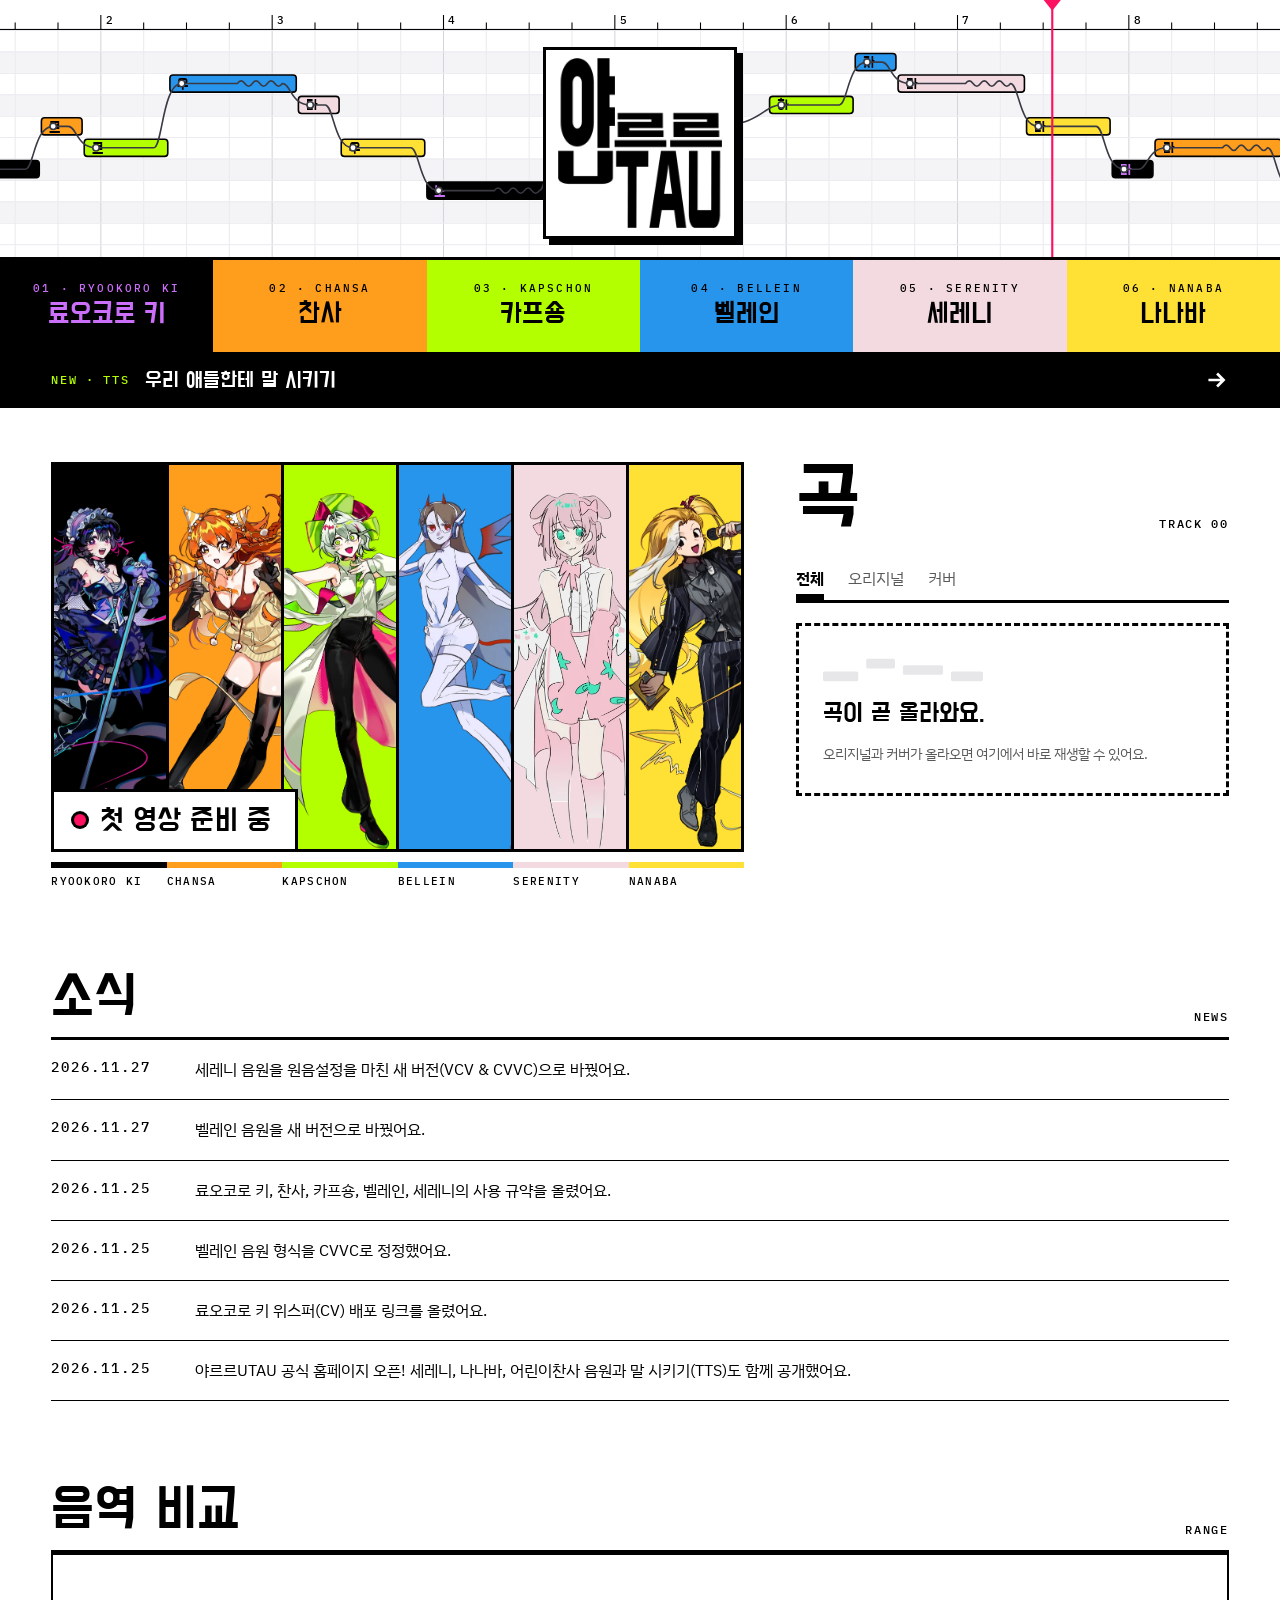
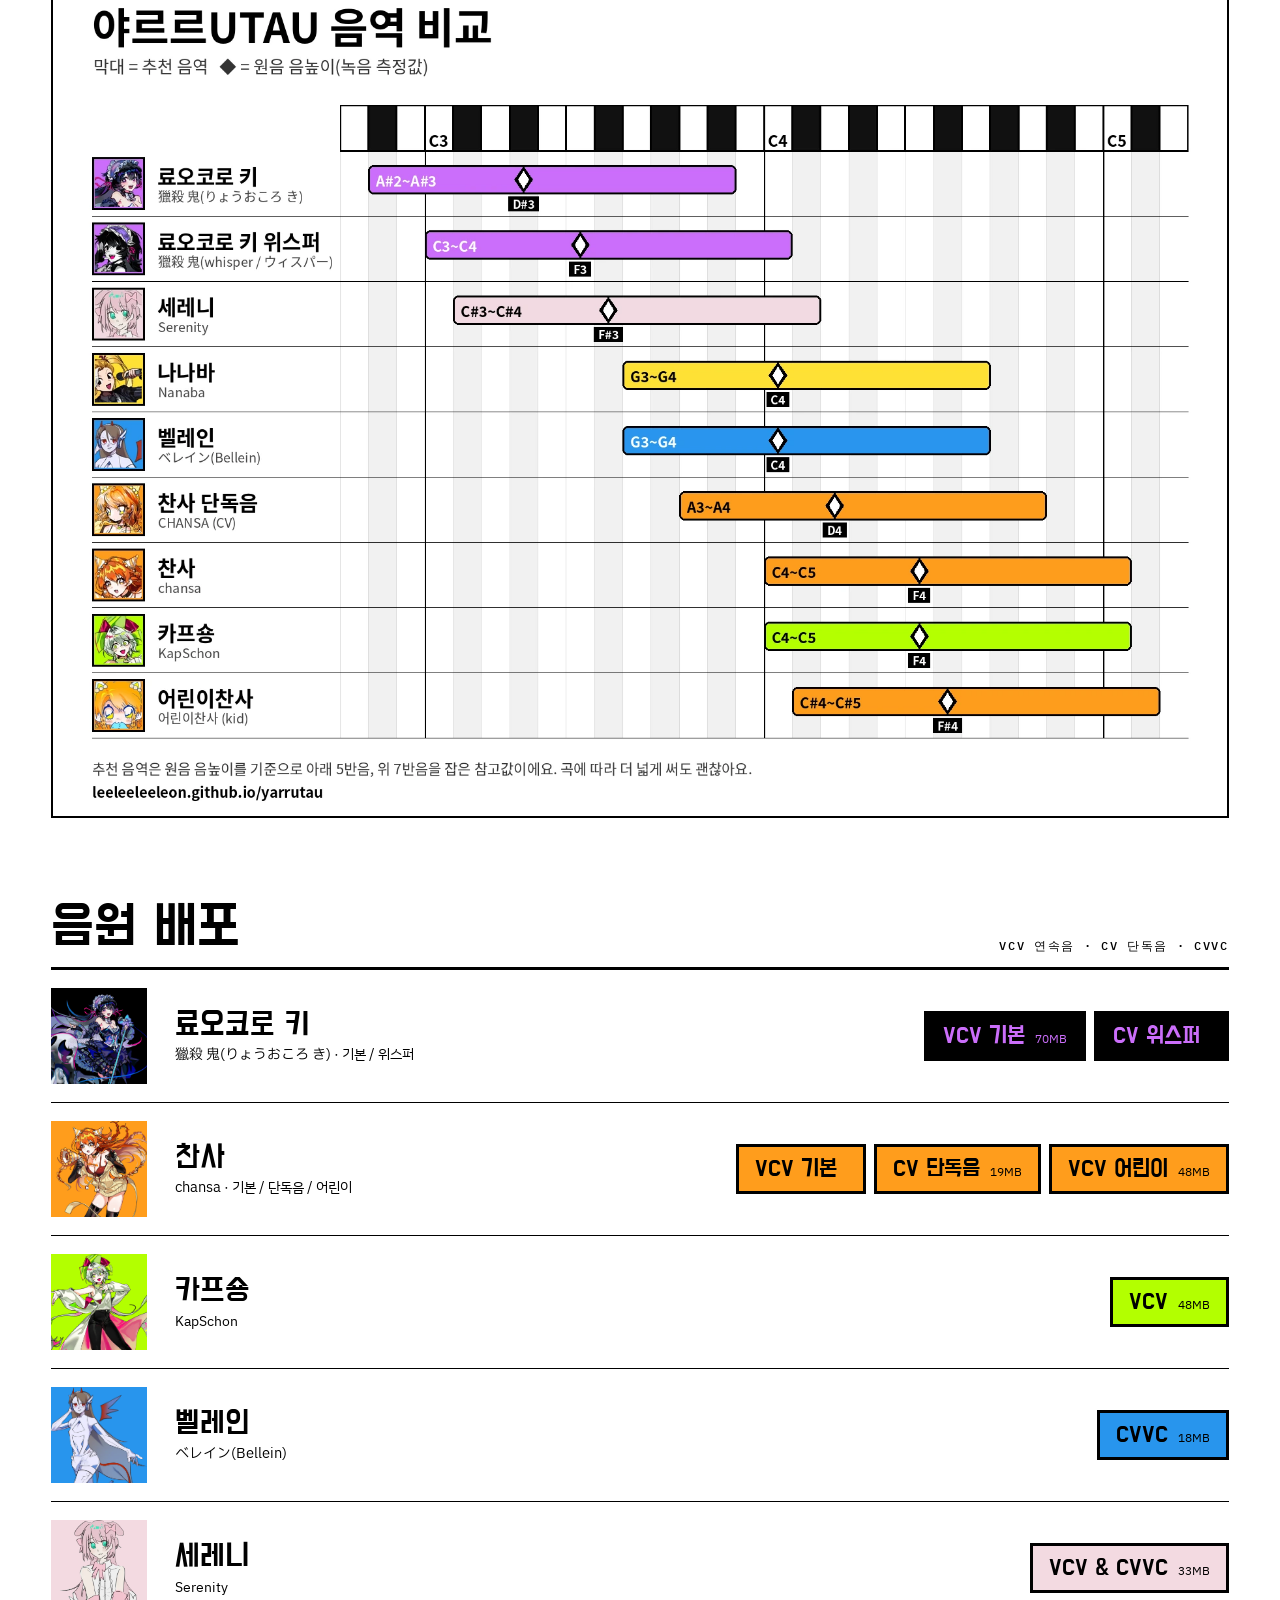
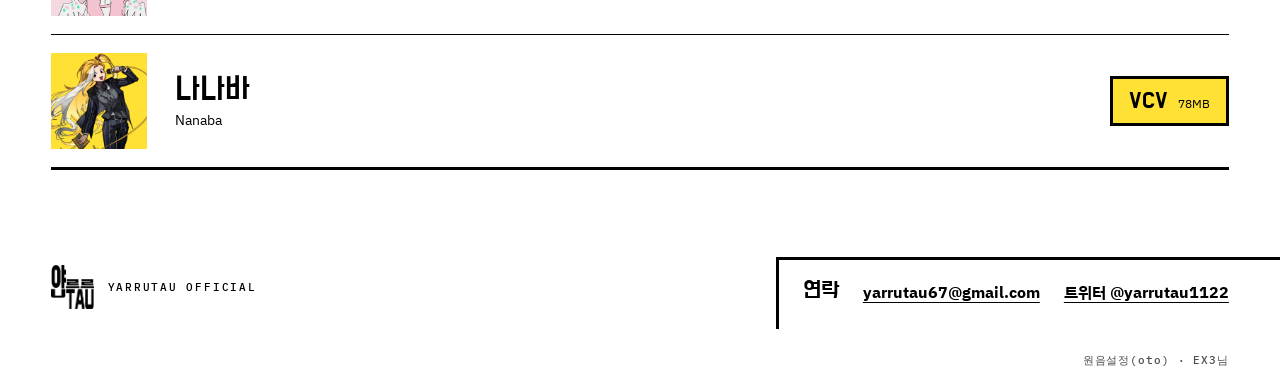
==== index.html @ 82dbdf17 "어린이찬사 원음설정 표기 제거 Co-Authored-By: Claude Opus 5.5 <noreply@anthropic.com> Claude-Session: https://cla" ====
<!doctype html><html><head><meta charset=utf8><meta name=viewport content="width=device-width,initial-scale=1"><style>:root{color-scheme:light}body{margin:0;padding:0;font:14px -apple-system,BlinkMacSystemFont,sans-serif;background:#fff;color:#000}img{max-width:100%}[hidden]:not([hidden=until-found i]){display:none!important}</style></head><body>
<!doctype html>
<html lang="ko">
<head>
  <meta charset="utf-8">
  <meta name="viewport" content="width=device-width, initial-scale=1">
  <title>야르르UTAU 공식 홈페이지</title>
  <meta name="description" content="료오코로 키, 찬사, 카프숑, 벨레인, 세레니, 나나바. 야르르UTAU 음원 배포 공식 홈페이지">
  <meta property="og:type" content="website">
  <meta property="og:site_name" content="야르르UTAU">
  <meta property="og:title" content="야르르UTAU 공식 홈페이지">
  <meta property="og:description" content="료오코로 키, 찬사, 카프숑, 벨레인, 세레니, 나나바. 야르르UTAU 음원 배포 공식 홈페이지">
  <meta property="og:url" content="https://leeleeleeleon.github.io/yarrutau/">
  <meta property="og:image" content="https://leeleeleeleon.github.io/yarrutau/assets/img/og.jpg">
  <meta property="og:image:width" content="1200">
  <meta property="og:image:height" content="630">
  <meta name="twitter:card" content="summary_large_image">
  <meta name="twitter:site" content="@yarrutau1122">
  <link rel="icon" href="assets/img/favicon.png">
  <link rel="preconnect" href="https://fonts.googleapis.com">
  <link rel="preconnect" href="https://fonts.gstatic.com" crossorigin>
  <link rel="stylesheet" href="https://fonts.googleapis.com/css2?family=Do+Hyeon&family=IBM+Plex+Sans+JP&family=IBM+Plex+Sans+KR:wght@400;700&display=swap">
  <link rel="stylesheet" href="assets/css/style.css?v=202611272048">
</head>
<body data-page="home">
  <div id="app"><noscript>이 사이트를 보려면 자바스크립트를 켜 주세요.</noscript></div>
  <script src="assets/js/data.js?v=202611272048"></script>
  <script src="assets/js/app.js?v=202611272048"></script>
</body>
</html>

</body></html>
---- assets/css/style.css ----
@import url('https://fonts.googleapis.com/css2?family=IBM+Plex+Mono:wght@500&display=swap');

:root {
  --paper: #fff;
  --display: 'Do Hyeon', sans-serif;
  --text: 'IBM Plex Sans KR', sans-serif;
  --mono: 'IBM Plex Mono', monospace;
  --gutter: clamp(18px, 4vw, 64px);
}

* { box-sizing: border-box; }

body {
  --bg: #fff;
  --ink: #000;
  --accent: #000;
  --on-accent: #fff;
  margin: 0;
  background: var(--bg);
  color: var(--ink);
  font: 400 16px/1.7 var(--text);
  word-break: keep-all;
  overflow-wrap: anywhere;
}

#app { min-height: 100vh; display: flex; flex-direction: column; }
img { display: block; max-width: 100%; }
a { color: inherit; }
button { font: inherit; color: inherit; cursor: pointer; }
button:disabled { cursor: default; }
:focus-visible { outline: 3px solid currentColor; outline-offset: 3px; }
h1, h2, p { margin: 0; }
.sr-only { position: absolute; width: 1px; height: 1px; overflow: hidden; clip-path: inset(50%); }
.mono { font: 500 12px/1.4 var(--mono); letter-spacing: 0.14em; }

/* 상단: 피아노롤 */
.masthead {
  position: relative;
  height: 180px;
  display: flex;
  align-items: center;
  justify-content: center;
  padding-top: 28px;
  overflow: hidden;
  background: var(--paper);
  color: #000;
  border-bottom: 3px solid #000;
}
body[data-page='home'] .masthead { height: 260px; }
.roll { position: absolute; inset: 0; width: 100%; height: 100%; }
.roll-num { font: 500 10px var(--mono); fill: #000; }
.roll-lyric { font: 400 14px var(--display); }
.note { transition: transform .18s ease-out; }
.note.lift { transform: translateY(-8px); }
.brand {
  position: relative;
  display: block;
  padding: 8px 12px;
  background: #fff;
  border: 3px solid #000;
  box-shadow: 6px 6px 0 #000;
}
.brand img { width: auto; max-width: none; height: 112px; }
body[data-page='home'] .brand img { height: 170px; }

.tabs { display: grid; grid-template-columns: repeat(6, minmax(0, 1fr)); background: var(--paper); }
.tab.is-soon { cursor: default; }
.tab.is-soon .tab-name { opacity: .55; }
.tab {
  display: flex;
  flex-direction: column;
  justify-content: center;
  align-items: center;
  min-height: 92px;
  padding: 10px 8px;
  background: var(--bg);
  color: var(--ink);
  text-align: center;
  text-decoration: none;
}
.tab:focus-visible { outline-offset: -6px; }
.tab-num { font: 500 11px/1.4 var(--mono); letter-spacing: 0.2em; text-transform: uppercase; }
.tab-name { font: 400 clamp(22px, 2.2vw, 32px)/1.2 var(--display); }
body[data-page='home'] .tabs { border-bottom: 3px solid #000; }

/* 개인 페이지에서는 현재 탭만 배경색으로 이어진다 */
body:not([data-page='home']) .tab { border-right: 3px solid #000; }
body:not([data-page='home']) .tab:last-child { border-right: 0; }
body:not([data-page='home']) .tab:not([aria-current]) { border-bottom: 3px solid #000; }
body:not([data-page='home']) .tab:not([aria-current]):not(:hover):not(:focus-visible) {
  background: var(--paper);
  color: #000;
}

/* 메인 */
.home {
  flex: 1;
  width: 100%;
  max-width: 1440px;
  margin: 0 auto;
  padding: clamp(32px, 6vh, 64px) var(--gutter) 24px;
}
.home-top {
  display: grid;
  grid-template-columns: minmax(0, 1.6fr) minmax(0, 1fr);
  align-items: start;
  gap: clamp(28px, 4vw, 64px);
}
.screen { position: relative; width: 100%; aspect-ratio: 16 / 9; overflow: hidden; background: #f0f0f2; border: 3px solid #000; }
.screen iframe { position: absolute; inset: 0; width: 100%; height: 100%; border: 0; }
.screen-empty { position: absolute; inset: 0; }
.screen-empty p {
  position: absolute;
  z-index: 1;
  left: 0;
  bottom: 0;
  display: flex;
  align-items: center;
  gap: 14px;
  padding: 12px 24px 12px 20px;
  background: var(--paper);
  border-top: 3px solid #000;
  border-right: 3px solid #000;
  font: 400 clamp(18px, 2.4vw, 34px)/1.1 var(--display);
}
.dot { width: 12px; height: 12px; border-radius: 50%; background: #fc1260; box-shadow: 0 0 0 3px #000; }
.cast { position: absolute; inset: 0; display: flex; }
.cast div { flex: 1; min-width: 0; padding-top: 4%; border-right: 3px solid #000; }
.cast div:last-child { border-right: 0; }
.cast img { width: 100%; height: 100%; object-fit: cover; }
.cast .cast-soon { display: grid; place-items: center; padding-top: 0; }
.cast-soon span, .vb-thumb span { font: 400 clamp(40px, 6vw, 88px)/1 var(--display); color: rgba(0,0,0,.35); }
.vb.is-soon .vb-thumb { display: grid; place-items: center; }
.vb.is-soon .vb-title { opacity: .6; }
.lanes { display: grid; grid-template-columns: repeat(var(--n, 4), minmax(0, 1fr)); margin-top: 10px; font: 500 11px var(--mono); letter-spacing: 0.12em; }
.lanes span { padding-top: 6px; border-top: 6px solid; }

.songs-head { display: flex; align-items: flex-end; justify-content: space-between; }
.songs h2 { font: 400 clamp(64px, 6.6vw, 96px)/0.9 var(--display); }
.songs-head .mono { padding-bottom: 6px; }
.filters { display: flex; gap: 24px; margin-top: 18px; border-bottom: 3px solid; }
.filters button { min-height: 44px; padding: 8px 0; border: 0; background: none; color: #595959; }
.filters button[aria-pressed='true'] { color: #000; font-weight: 700; box-shadow: inset 0 -6px #000; }
.song-list { list-style: none; margin: 0; padding: 0; max-height: 420px; overflow-y: auto; }
.song {
  width: 100%;
  display: grid;
  grid-template-columns: minmax(0, 1fr) auto;
  gap: 0 12px;
  padding: 14px 10px;
  border: 0;
  border-bottom: 1px solid #ddd;
  background: none;
  text-align: left;
}
.song:focus-visible { outline-offset: -4px; }
.song[aria-pressed='true'] { background: #000; color: #fff; }
.song-title { font-weight: 700; }
.song-type, .song-who { font-size: 13px; }
.song-who { grid-column: 1 / -1; }
.song-empty {
  display: flex;
  flex-direction: column;
  gap: 12px;
  margin-top: 20px;
  padding: 28px 24px;
  border: 3px dashed #000;
  color: #595959;
  font-size: 14px;
}
.song-empty svg { width: 160px; fill: #e7e7ea; }
.song-empty-title { color: #000; font: 400 26px/1.2 var(--display); }

.voicebanks, .news, .range-chart { margin-top: clamp(56px, 9vh, 96px); }
.range-chart img { display: block; width: 100%; height: auto; border: 2px solid #000; }
.credit { flex-basis: 100%; margin: 0; padding: 0 var(--gutter) 14px; text-align: right; font: 500 11px var(--mono); letter-spacing: 0.08em; opacity: .7; }
.news-list { list-style: none; margin: 0; padding: 0; }
.news-list li {
  display: grid;
  grid-template-columns: 120px minmax(0, 1fr);
  gap: 24px;
  padding: 16px 0;
  border-bottom: 1px solid #000;
  font-size: 16px;
}
.news-list time { font-size: 14px; padding-top: 2px; }
.section-head {
  display: flex;
  flex-wrap: wrap;
  align-items: flex-end;
  justify-content: space-between;
  gap: 12px;
  padding-bottom: 12px;
  border-bottom: 3px solid #000;
}
.section-head h2 { font: 400 clamp(40px, 4.4vw, 56px)/1 var(--display); }
.vb {
  display: grid;
  grid-template-columns: 96px minmax(0, 1fr) auto;
  align-items: center;
  gap: 28px;
  padding: 18px 0;
  border-bottom: 1px solid #000;
  text-decoration: none;
}
.vb:last-child { border-bottom-width: 3px; }
.vb:hover .vb-title { text-decoration: underline; text-underline-offset: 6px; }
.vb-thumb { height: 96px; overflow: hidden; }
.vb-thumb img { width: 100%; height: 160px; object-fit: cover; }
.vb-title { font: 400 32px/1.2 var(--display); }
.vb-sub { font-size: 14px; }
.vb-sub:lang(ja) { font-family: 'IBM Plex Sans JP', var(--text); }
.vb-chips { display: flex; flex-wrap: wrap; justify-content: flex-end; gap: 8px; }
.chip {
  display: flex;
  align-items: baseline;
  gap: 10px;
  padding: 8px 16px;
  border: 3px solid #000;
  font: 400 24px/1.2 var(--display);
  white-space: nowrap;
}
.chip small { font: 400 12px var(--text); }
.chip.is-empty { border-style: dashed; }

/* 개인 페이지 */
.profile {
  flex: 1;
  width: 100%;
  max-width: 1360px;
  margin: 0 auto;
  display: grid;
  grid-template-columns: minmax(0, 1.1fr) minmax(0, 1fr);
  gap: clamp(24px, 5vw, 72px);
  padding: 40px var(--gutter) 20px;
}
.standing { min-width: 0; text-align: center; }
.standing-art {
  position: relative;
  height: clamp(460px, 76vh, 860px);
  display: flex;
  flex-direction: column;
  align-items: center;
  justify-content: center;
  overflow: hidden;
  container-type: inline-size;
}
.bg-word {
  position: absolute;
  top: 4%;
  left: 0;
  right: 0;
  color: color-mix(in srgb, var(--bg) 86%, var(--ink));
  font: 400 clamp(180px, 26vw, 380px)/0.85 var(--display);
  letter-spacing: -0.04em;
  white-space: nowrap;
  user-select: none;
}
.bg-word:lang(ja) { font: 700 clamp(240px, 36vw, 560px)/1 'IBM Plex Sans JP', serif; letter-spacing: 0; }
/* 이름이 길어도 잘리지 않게 글자 수에 맞춰 줄인다 */
.bg-word { font-size: min(clamp(180px, 26vw, 380px), calc(94cqw / var(--n, 2))); }
.bg-word:lang(ja) { font-size: min(clamp(240px, 36vw, 560px), calc(94cqw / var(--n, 1))); }
.art { position: relative; width: 100%; height: 100%; object-fit: contain; }
.art-empty { position: relative; display: grid; place-items: center; width: min(340px, 80%); height: 88%; border: 3px dashed; font: 400 28px/1.3 var(--display); }
.hashtag { margin-top: 14px; font: 400 26px/1.3 var(--display); }

.info { align-self: center; min-width: 0; padding-bottom: 24px; }
.info h1 { font: 400 clamp(56px, 7.4vw, 120px)/1 var(--display); }
.info h1.with-logo { margin-top: 16px; font-size: clamp(40px, 4.4vw, 64px); }
.meta { display: flex; flex-wrap: wrap; align-items: center; gap: 6px 12px; margin-top: 12px; }
.subname { font-size: 18px; }
.tag { padding: 2px 10px; border: 2px solid; font: 500 12px/1.6 var(--mono); letter-spacing: 0.08em; }
:lang(ja) { font-family: 'IBM Plex Sans JP', var(--text); word-break: normal; line-break: strict; }
.description:lang(en) { word-break: normal; overflow-wrap: break-word; }
.description { max-width: 34em; font-size: 18px; white-space: pre-line; }
.description + .description { margin-top: 10px; font-size: 14px; }
.credits { margin-top: 10px; font-size: 14px; }
.spec { display: grid; grid-template-columns: repeat(2, minmax(0, 1fr)); margin: 0; max-width: 40em; border-top: 2px solid var(--ink); }
.spec div { padding: 12px 0; border-bottom: 1px solid var(--ink); }
.spec div:nth-child(odd) { padding-right: 20px; }
.spec dt { font: 12px/1.4 var(--mono); letter-spacing: .04em; opacity: .7; }
.spec dd { margin: 4px 0 0; font-size: 18px; font-weight: 700; }
.terms { list-style: none; margin: 0; padding: 0; max-width: 40em; border-top: 2px solid var(--ink); }
.terms li { display: grid; grid-template-columns: 7.5em 4.5em minmax(0, 1fr); align-items: center; gap: 12px; padding: 11px 0; border-bottom: 1px solid var(--ink); }
.terms-item { font-weight: 700; }
.terms-state { justify-self: start; padding: 2px 8px; font: 700 13px/1.5 var(--text); border: 2px solid var(--ink); }
.terms-state.is-ok { background: var(--ink); color: var(--bg); }
.terms-state.is-no { text-decoration: line-through; text-decoration-thickness: 2px; }
.terms-state.is-ask, .terms-state.is-part { border-style: dashed; }
.terms-text { font-size: 14px; }
.terms-item + .terms-text { grid-column: 2 / -1; font-size: 16px; font-weight: 700; }
.terms-empty { max-width: 40em; padding: 14px 16px; border: 2px dashed var(--ink); font-size: 14px; }
.terms-empty a { color: inherit; font-weight: 700; }
.spec-note { margin-top: 10px; font-size: 13px; opacity: .75; }
.info-logo { height: clamp(80px, 13vh, 128px); width: auto; max-width: 100%; object-fit: contain; object-position: left; }
.info-logo.on-plate { padding: 14px 20px; object-position: center; }
.versions { display: flex; margin-top: 22px; }
.versions button {
  min-height: 48px;
  padding: 6px 24px;
  border: 3px solid;
  background: transparent;
  font: 400 22px/1.2 var(--display);
}
.versions button + button { border-left: 0; }
.versions button[aria-pressed='true'] { background: var(--ink); border-color: var(--ink); color: var(--bg); }
.info h2 {
  display: flex;
  align-items: baseline;
  gap: 12px;
  margin: 36px 0 10px;
  font: 400 26px/1.3 var(--display);
}
.info h2 .mono { letter-spacing: 0.06em; }

.player {
  --progress: 0%;
  display: flex;
  align-items: center;
  gap: 16px;
  max-width: 540px;
  height: 72px;
  padding-right: 20px;
  border: 3px solid;
}
.play {
  flex: none;
  width: 72px;
  height: 100%;
  border: 0;
  border-right: 3px solid;
  background: var(--accent);
  color: var(--on-accent);
}
.play svg { display: block; width: 26px; margin: auto; fill: currentColor; }
.play:disabled svg { opacity: .45; }
.wave { position: relative; flex: 1; min-width: 0; height: 40px; }
.wave-rest, .wave-done { position: absolute; inset: 0; }
.wave svg { display: block; width: 100%; height: 100%; fill: var(--ink); }
.wave-rest { opacity: .28; }
.wave-done { clip-path: inset(0 calc(100% - var(--progress)) 0 0); }
.wave-line { position: absolute; left: 0; right: 0; top: 19px; height: 2px; background: var(--ink); opacity: .35; }
.seek {
  position: absolute;
  inset: 0;
  width: 100%;
  height: 100%;
  margin: 0;
  appearance: none;
  background: transparent;
  cursor: pointer;
}
.seek:disabled { cursor: default; }
.seek::-webkit-slider-runnable-track { height: 100%; background: transparent; }
.seek::-webkit-slider-thumb { appearance: none; width: 3px; height: 40px; background: var(--ink); }
.seek::-moz-range-track { background: transparent; }
.seek::-moz-range-thumb { width: 3px; height: 40px; border: 0; border-radius: 0; background: var(--ink); }
.seek:disabled::-webkit-slider-thumb { opacity: 0; }
.seek:disabled::-moz-range-thumb { opacity: 0; }
.time { font: 500 13px var(--mono); font-variant-numeric: tabular-nums; white-space: nowrap; }
.player.is-empty .time { font: 400 14px var(--text); }

.downloads { display: flex; flex-wrap: wrap; gap: 12px; }
.download {
  flex: 0 1 280px;
  display: flex;
  justify-content: space-between;
  align-items: center;
  gap: 16px;
  padding: 14px 20px;
  border: 3px solid var(--accent);
  background: var(--accent);
  color: var(--on-accent);
  font: 400 34px/1.1 var(--display);
  text-decoration: none;
  white-space: nowrap;
  overflow-wrap: normal;
}
.download small { font: 400 13px var(--text); }
.download-type { display: flex; align-items: baseline; gap: 8px; }
.download-size { display: flex; align-items: center; gap: 8px; font: 400 13px var(--text); }
.download-size svg { width: 22px; fill: none; stroke: currentColor; stroke-width: 2.5; }
a.download:hover { background: transparent; color: var(--ink); }
.download-set { flex: 1 1 100%; }
.download-note { margin-bottom: 10px; font-size: 14px; }
.download-parts { display: grid; grid-template-columns: repeat(auto-fill, minmax(200px, 1fr)); gap: 10px; }
.download-parts .download { flex: none; font-size: 28px; padding: 12px 16px; }
.download.is-empty { border: 3px dashed; background: transparent; color: var(--ink); }

/* 말 시키기 띠 */
.talk-bar {
  display: flex;
  align-items: center;
  gap: 16px;
  padding: 12px var(--gutter);
  background: #000;
  color: #fff;
  text-decoration: none;
  border-bottom: 3px solid #000;
}
.talk-bar .mono { color: #b3ff00; }
.talk-bar-text { font: 400 22px/1.2 var(--display); }
.talk-bar svg { width: 26px; margin-left: auto; fill: none; stroke: currentColor; stroke-width: 2.5; transition: transform .15s; }
.talk-bar:hover svg { transform: translateX(6px); }
body:not([data-page='home']) .talk-bar { border-top: 0; }

/* 말 시키기 페이지 */
.talk {
  --talk: #ff9d1c;
  --talk-ink: #000;
  flex: 1;
  width: 100%;
  max-width: 1040px;
  margin: 0 auto;
  padding: clamp(32px, 6vh, 56px) var(--gutter) 24px;
}
.talk-head { display: flex; flex-wrap: wrap; align-items: flex-end; justify-content: space-between; gap: 8px 16px; padding-bottom: 12px; border-bottom: 3px solid #000; }
.talk-head h1 { font: 400 clamp(56px, 7vw, 96px)/0.9 var(--display); }
.talk-lead { margin-top: 16px; font-size: 17px; }
.talk-step { display: flex; align-items: baseline; gap: 12px; margin: 40px 0 14px; font: 400 26px/1.3 var(--display); }
.who { display: grid; grid-template-columns: repeat(auto-fill, minmax(150px, 1fr)); gap: 12px; }
.who-btn {
  display: flex;
  flex-direction: column;
  align-items: flex-start;
  gap: 2px;
  padding: 0 0 12px;
  border: 3px solid #000;
  background: #fff;
  text-align: left;
  overflow: hidden;
}
.who-face { display: block; width: 100%; height: 120px; margin-bottom: 8px; background: var(--c); border-bottom: 3px solid #000; overflow: hidden; }
.who-face img { width: 100%; height: 210px; object-fit: cover; }
.who-face > span { display: grid; place-items: center; height: 100%; font: 400 56px/1 var(--display); color: rgba(0,0,0,.35); }
.who-name { padding: 0 12px; font: 400 24px/1.2 var(--display); }
.who-btn small { padding: 0 12px; font-size: 12px; color: #595959; }
.who-btn[aria-checked='true'] { box-shadow: 6px 6px 0 #000; transform: translate(-3px, -3px); }
.who-btn { position: relative; }
.who-btn[aria-checked='true']::after { content: '선택'; position: absolute; top: 8px; left: 8px; padding: 1px 8px; background: #000; color: #fff; font: 700 12px/1.6 var(--text); }
.who-btn:disabled { cursor: not-allowed; }
.who-btn:disabled .who-face { filter: grayscale(.5); opacity: .7; }
.talk-box { border: 3px solid #000; }
.talk-box textarea {
  display: block;
  width: 100%;
  min-height: 120px;
  padding: 16px 18px;
  border: 0;
  resize: vertical;
  font: 400 20px/1.6 var(--text);
  background: #fff;
  color: #000;
  caret-color: #000;
  color-scheme: light;
}
.talk-box textarea::placeholder { color: #767676; opacity: 1; }
.talk-chip, .talk-sub, .who-btn { color: #000; }
.talk-box textarea:focus-visible { outline: 3px solid var(--talk); outline-offset: -6px; }
.talk-examples { display: flex; flex-wrap: wrap; gap: 8px; padding: 12px 14px; border-top: 2px dashed #000; }
.talk-chip { min-height: 40px; padding: 4px 14px; border: 2px solid #000; border-radius: 999px; background: #fff; font-size: 14px; }
.talk-chip:hover { background: var(--talk); color: var(--talk-ink); }
.knobs { display: grid; grid-template-columns: repeat(auto-fit, minmax(220px, 1fr)); gap: 12px 28px; }
.knob { display: flex; flex-direction: column; gap: 6px; font: 400 20px/1.3 var(--display); }
.knob span { display: flex; justify-content: space-between; }
.knob output { font: 500 13px var(--mono); }
.knob input { width: 100%; accent-color: #000; min-height: 32px; }
.talk-actions { display: flex; flex-wrap: wrap; gap: 12px; margin-top: 36px; }
.talk-go {
  display: flex;
  align-items: center;
  gap: 14px;
  min-height: 72px;
  padding: 0 36px 0 28px;
  border: 3px solid #000;
  background: var(--talk);
  color: var(--talk-ink);
  box-shadow: 6px 6px 0 #000;
  font: 400 34px/1 var(--display);
}
.talk-go svg { width: 26px; fill: currentColor; }
.talk-go:active { transform: translate(3px, 3px); box-shadow: 3px 3px 0 #000; }
.talk-go:disabled { opacity: .6; }
.talk-sub { min-height: 72px; padding: 0 24px; border: 3px solid #000; background: #fff; font: 400 24px/1 var(--display); }
.talk-status { min-height: 1.7em; margin-top: 18px; font-weight: 700; }
.talk-status.warn { color: #c4001d; }
.talk-rule { margin-top: 28px; padding: 14px 18px; border: 3px dashed #000; font-size: 14px; }

/* 연락처 */
.footer { display: flex; flex-wrap: wrap; justify-content: flex-end; align-items: flex-end; gap: 24px; margin-top: clamp(32px, 7vh, 72px); }
.footer-mark { display: flex; align-items: center; gap: 14px; margin-right: auto; padding: 0 0 20px var(--gutter); font: 500 11px var(--mono); letter-spacing: 0.16em; }
.footer-mark img { height: 44px; width: auto; }
.contact {
  min-width: min(420px, 85%);
  display: flex;
  flex-wrap: wrap;
  align-items: baseline;
  gap: 6px 24px;
  padding: 16px var(--gutter) 22px 24px;
  border-top: 3px solid;
  border-left: 3px solid;
}
.contact a { font-weight: 700; text-underline-offset: 4px; }
.contact h2 { font: 400 24px/1.3 var(--display); }

@media (max-width: 1100px) {
  .tabs { grid-template-columns: repeat(3, minmax(0, 1fr)); }
  body:not([data-page='home']) .tab:nth-child(3) { border-right: 0; }
}

@media (max-width: 800px) {
  .lanes span { font-size: 0; padding-top: 0; }
  .terms li { grid-template-columns: 6.5em minmax(0, 1fr); row-gap: 2px; }
  .terms-text { grid-column: 1 / -1; }
  .terms-item + .terms-text { grid-column: 2 / -1; }
  .news-list li { grid-template-columns: 1fr; gap: 4px; }
  .masthead, body[data-page='home'] .masthead { height: 150px; }
  .brand img, body[data-page='home'] .brand img { height: 88px; }
  .brand { box-shadow: 4px 4px 0 #000; }
  .tabs { grid-template-columns: repeat(2, minmax(0, 1fr)); }
  body:not([data-page='home']) .tab:nth-child(odd) { border-right: 3px solid #000; }
  body:not([data-page='home']) .tab:nth-child(even) { border-right: 0; }
  .talk-bar-text { font-size: 18px; }
  .tab { min-height: 72px; }
  .home-top, .profile { grid-template-columns: minmax(0, 1fr); }
  .screen-empty p { padding: 4px 10px; gap: 8px; font-size: 14px; }
  .dot { width: 8px; height: 8px; box-shadow: 0 0 0 2px #000; }
  .vb { grid-template-columns: 64px minmax(0, 1fr); gap: 14px; }
  .vb-thumb { height: 64px; }
  .vb-chips { grid-column: 1 / -1; justify-content: flex-start; }
  .vb-title { font-size: 26px; }
  .standing-art { height: min(58vh, 500px); min-height: 300px; }
  .info { align-self: start; }
  .download { flex: 1 1 220px; min-width: 0; gap: 8px; padding-inline: 12px; }
  .footer-mark { display: none; }
}

@media (prefers-reduced-motion: reduce) {
  .note { transition: none; }
}
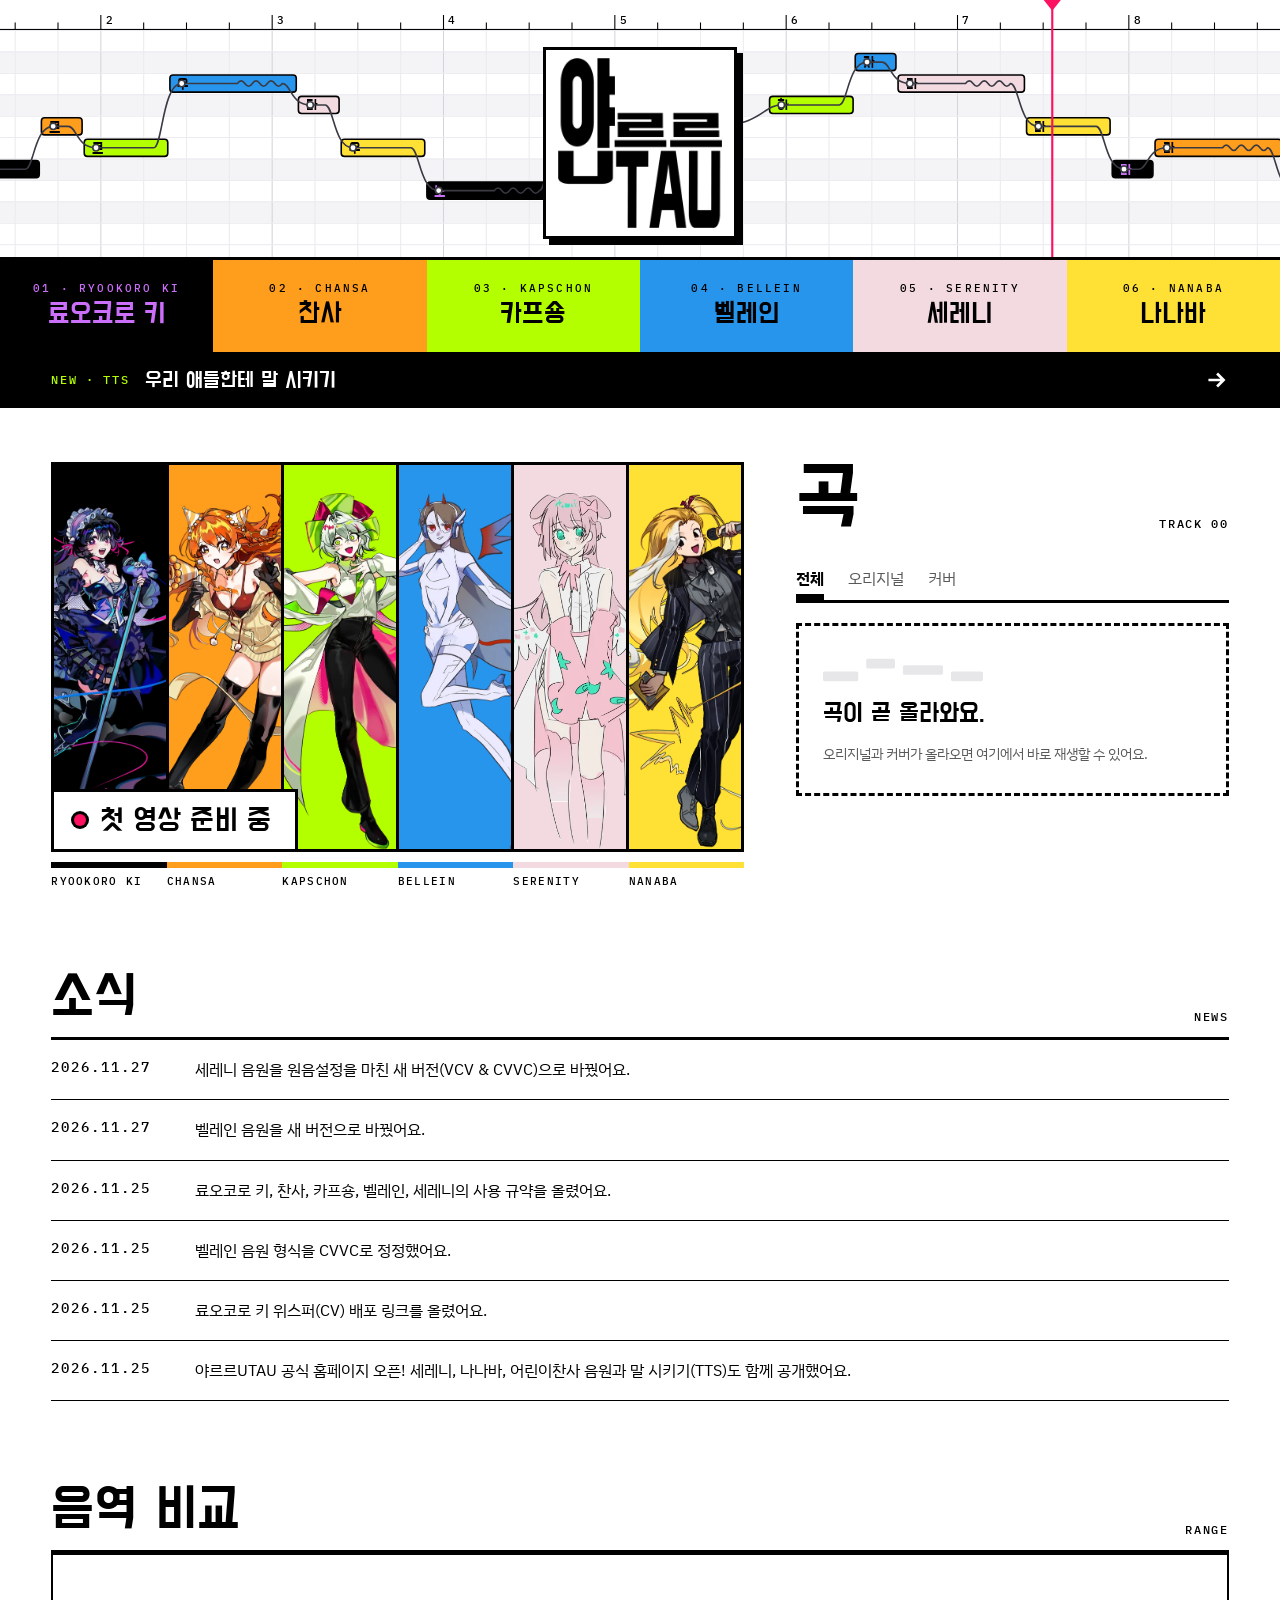
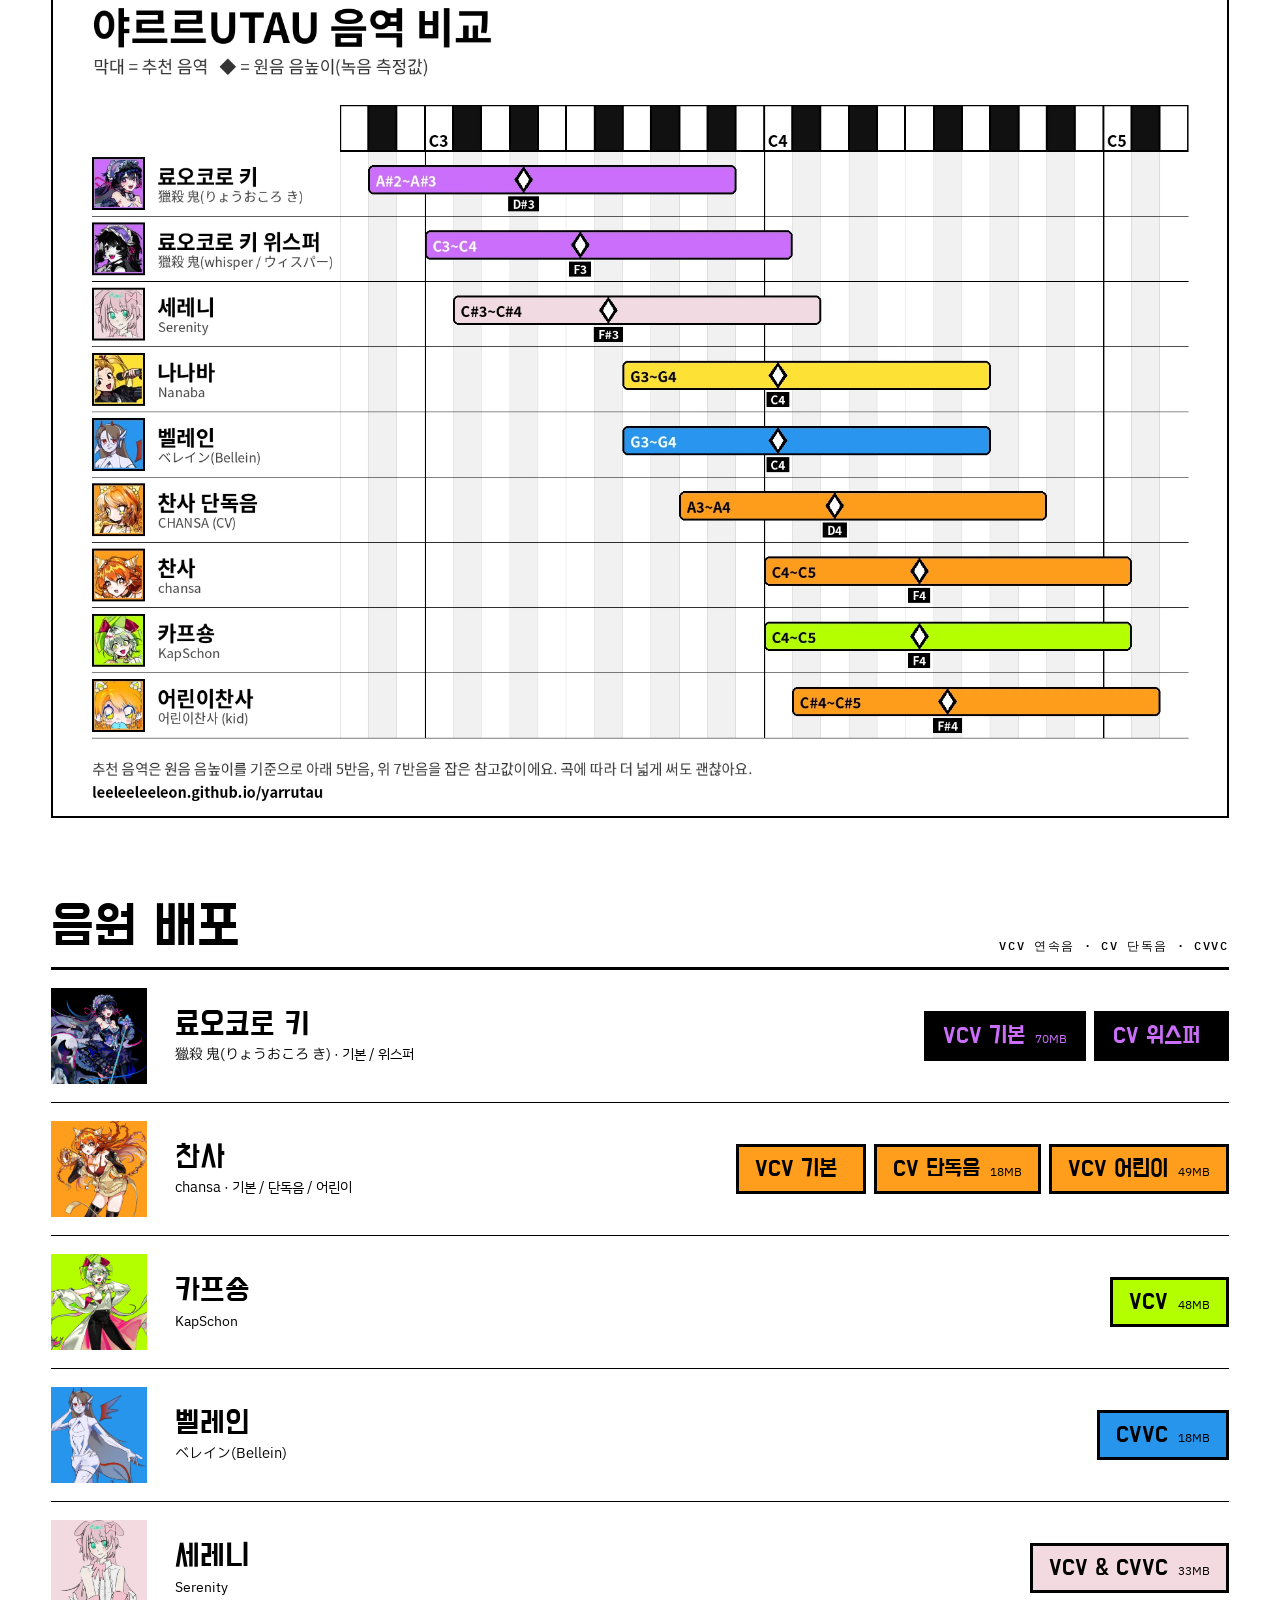
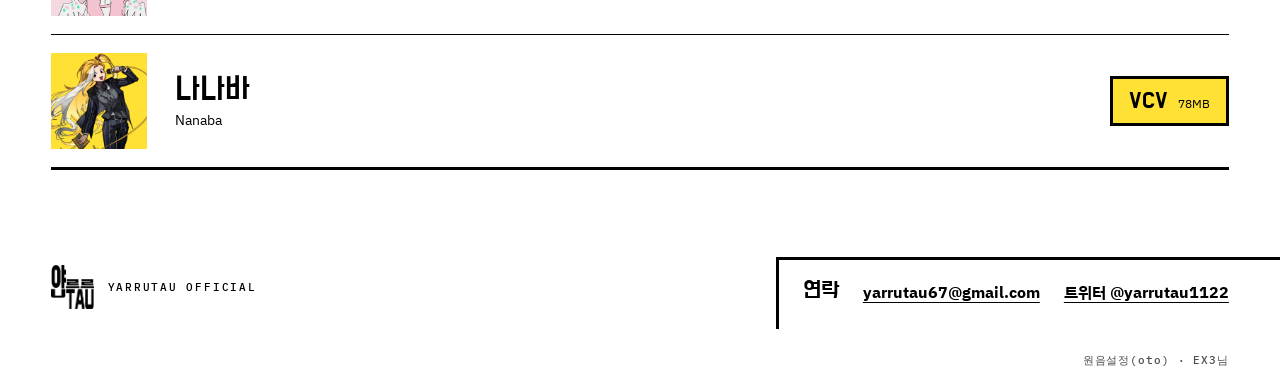
==== commit d059efc1: "어린이찬사·찬사 단독음 배포 파일에 아이콘과 스탠딩 그림 설정 Co-Authored-By: Claude Opus 5.5 <noreply@anthropic.com> Claude-Se" ====
--- a/index.html
+++ b/index.html
@@ -20,12 +20,12 @@
   <link rel="preconnect" href="https://fonts.googleapis.com">
   <link rel="preconnect" href="https://fonts.gstatic.com" crossorigin>
   <link rel="stylesheet" href="https://fonts.googleapis.com/css2?family=Do+Hyeon&family=IBM+Plex+Sans+JP&family=IBM+Plex+Sans+KR:wght@400;700&display=swap">
-  <link rel="stylesheet" href="assets/css/style.css?v=202611272048">
+  <link rel="stylesheet" href="assets/css/style.css?v=202611282033">
 </head>
 <body data-page="home">
   <div id="app"><noscript>이 사이트를 보려면 자바스크립트를 켜 주세요.</noscript></div>
-  <script src="assets/js/data.js?v=202611272048"></script>
-  <script src="assets/js/app.js?v=202611272048"></script>
+  <script src="assets/js/data.js?v=202611282033"></script>
+  <script src="assets/js/app.js?v=202611282033"></script>
 </body>
 </html>
 
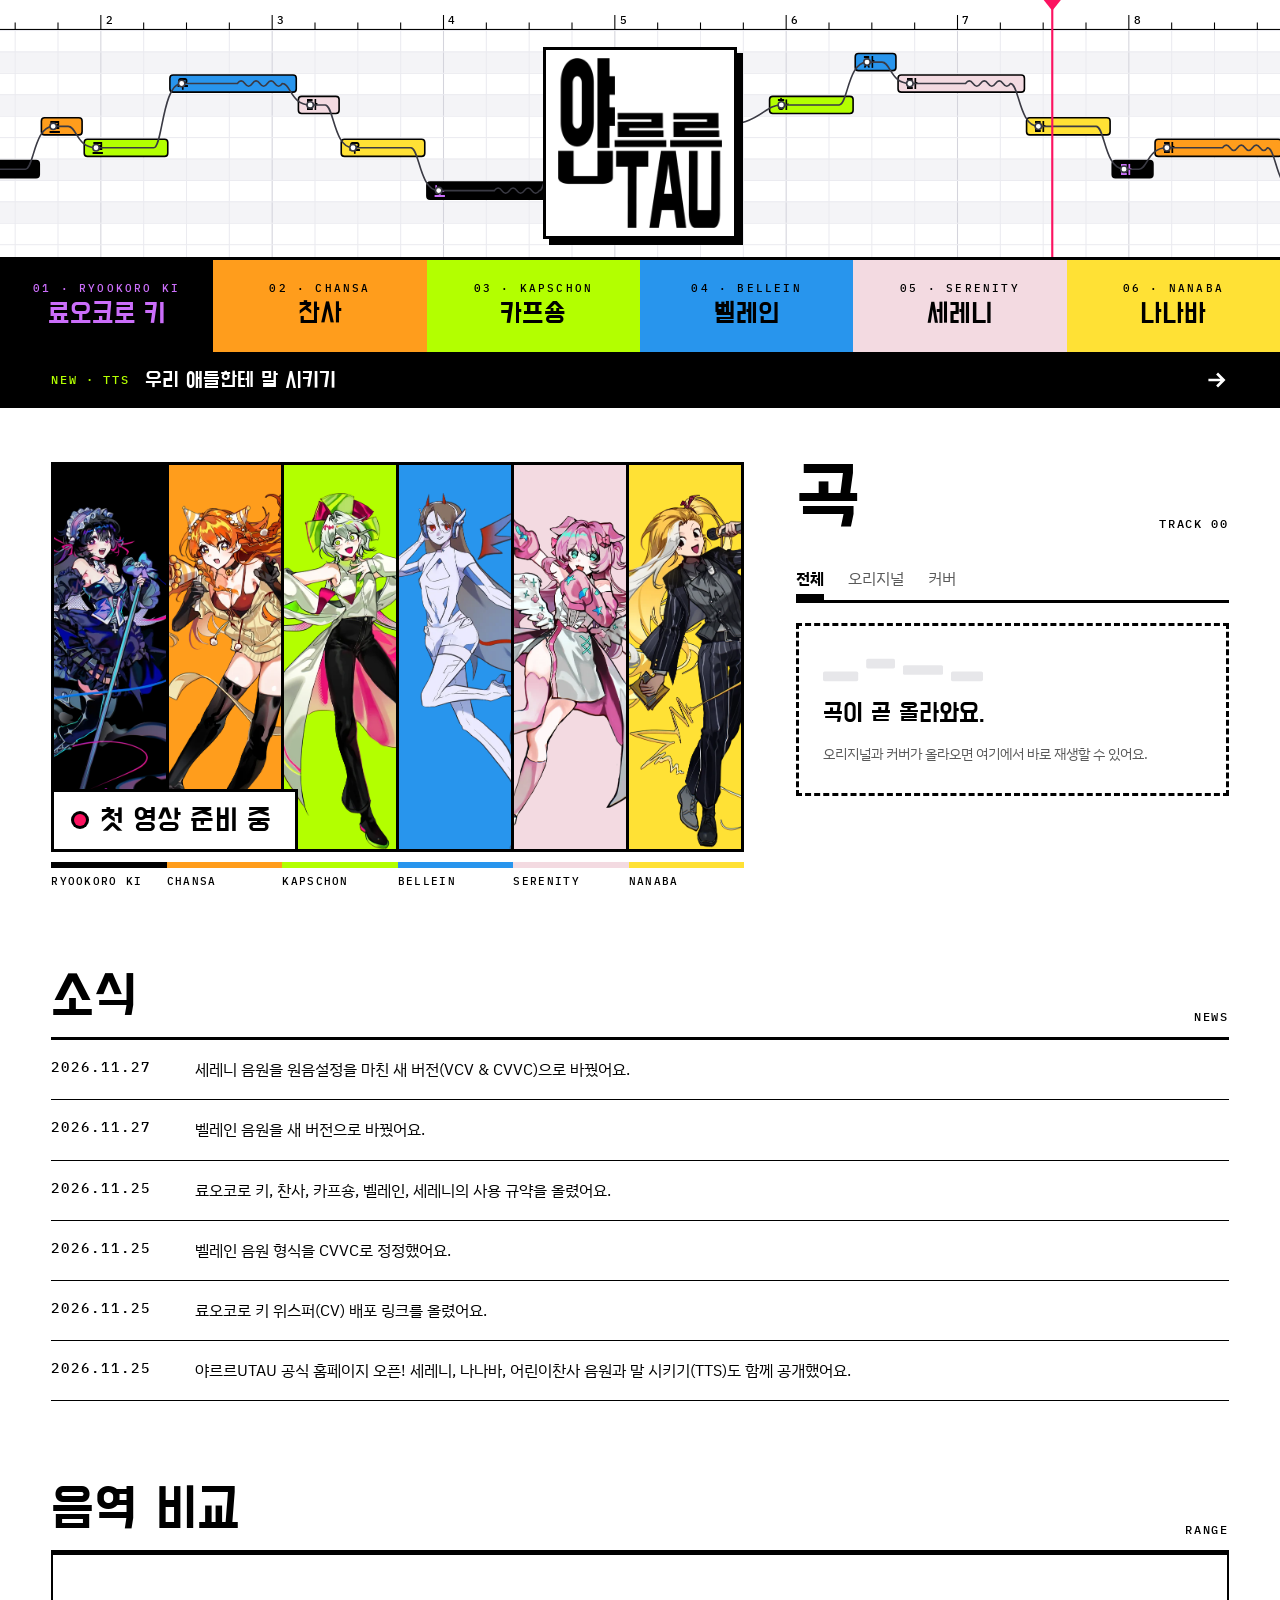
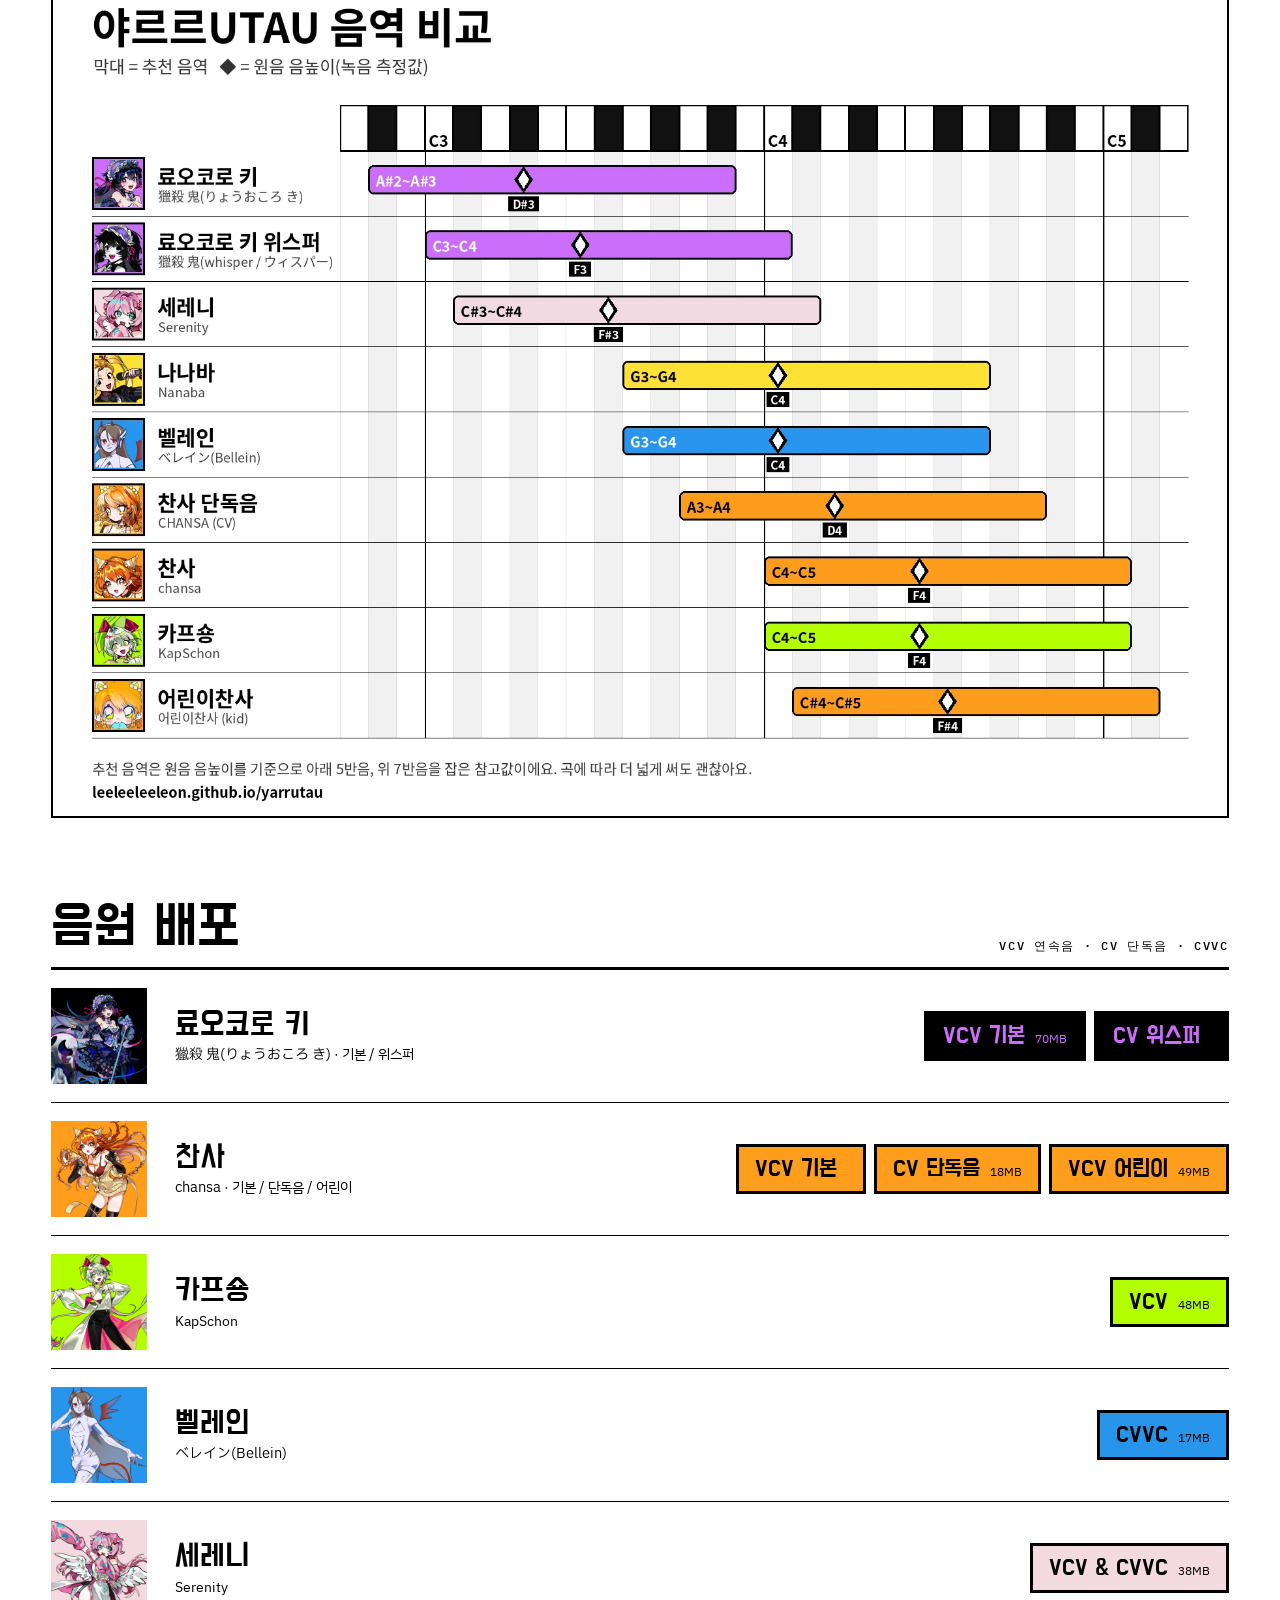
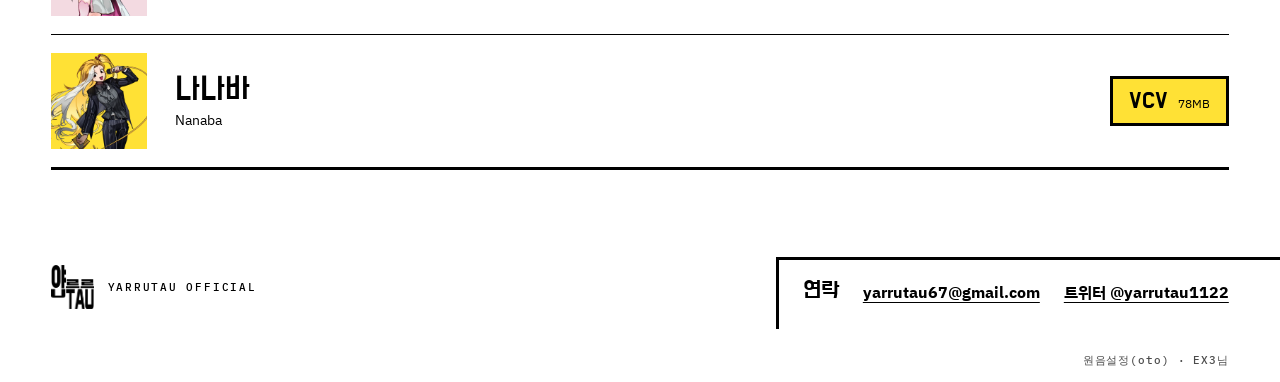
==== commit f177255f: "세레니 새 스탠딩, 벨레인·세레니 배포 파일 교체 Co-Authored-By: Claude Opus 5.5 <noreply@anthropic.com> Claude-Session: " ====
--- a/index.html
+++ b/index.html
@@ -20,12 +20,12 @@
   <link rel="preconnect" href="https://fonts.googleapis.com">
   <link rel="preconnect" href="https://fonts.gstatic.com" crossorigin>
   <link rel="stylesheet" href="https://fonts.googleapis.com/css2?family=Do+Hyeon&family=IBM+Plex+Sans+JP&family=IBM+Plex+Sans+KR:wght@400;700&display=swap">
-  <link rel="stylesheet" href="assets/css/style.css?v=202611282033">
+  <link rel="stylesheet" href="assets/css/style.css?v=202611282125">
 </head>
 <body data-page="home">
   <div id="app"><noscript>이 사이트를 보려면 자바스크립트를 켜 주세요.</noscript></div>
-  <script src="assets/js/data.js?v=202611282033"></script>
-  <script src="assets/js/app.js?v=202611282033"></script>
+  <script src="assets/js/data.js?v=202611282125"></script>
+  <script src="assets/js/app.js?v=202611282125"></script>
 </body>
 </html>
 
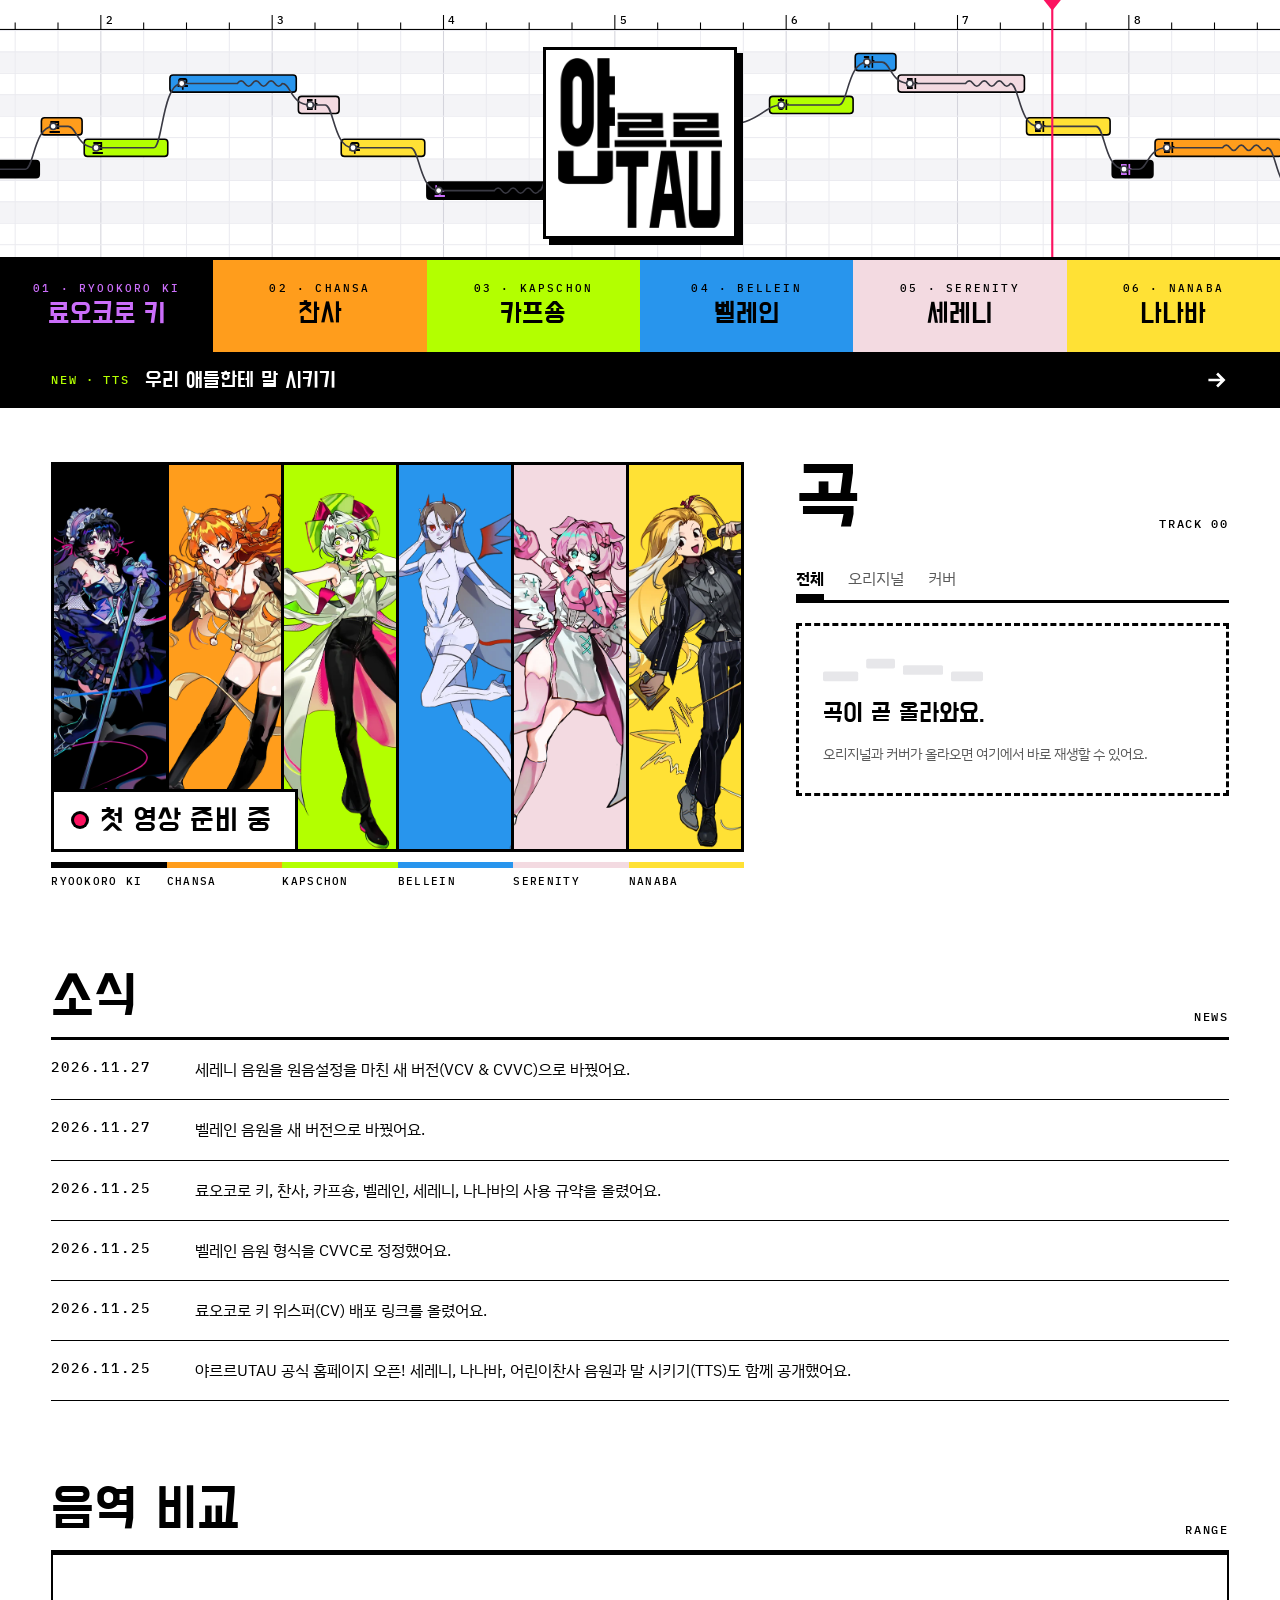
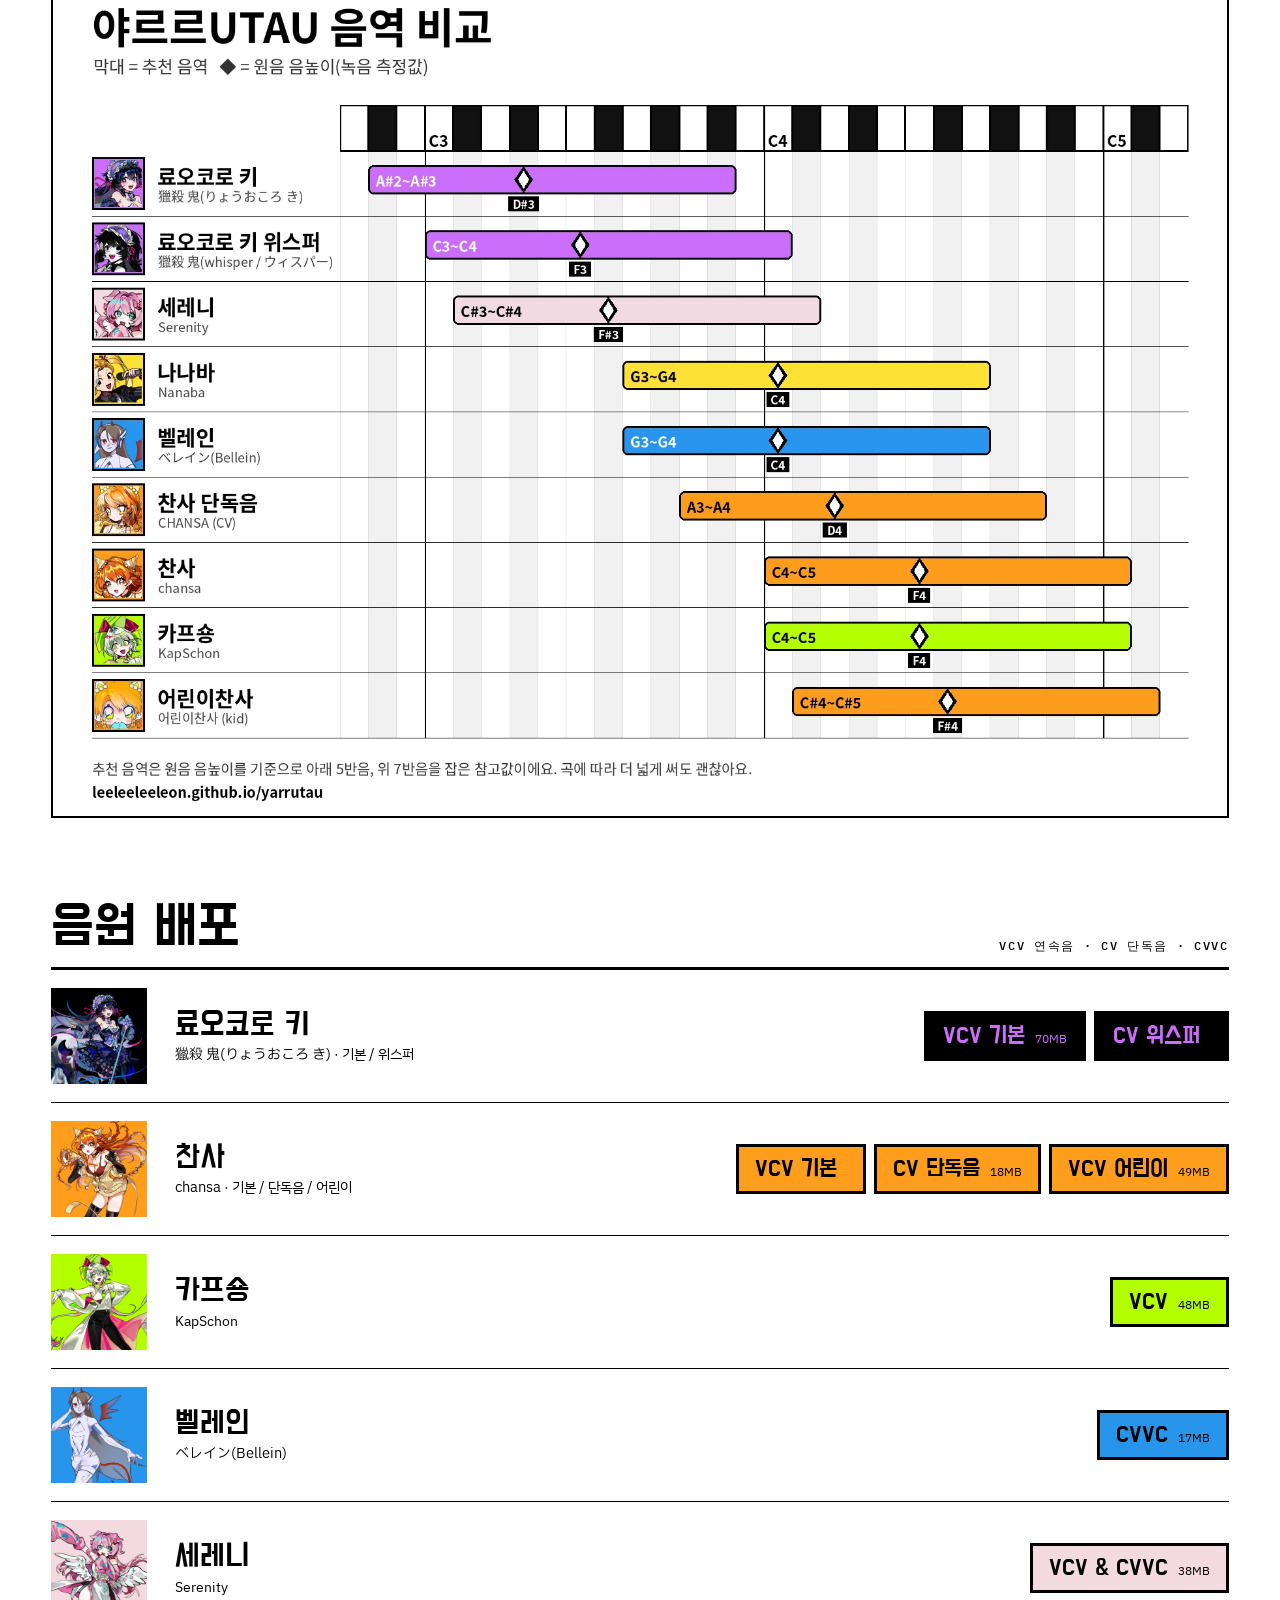
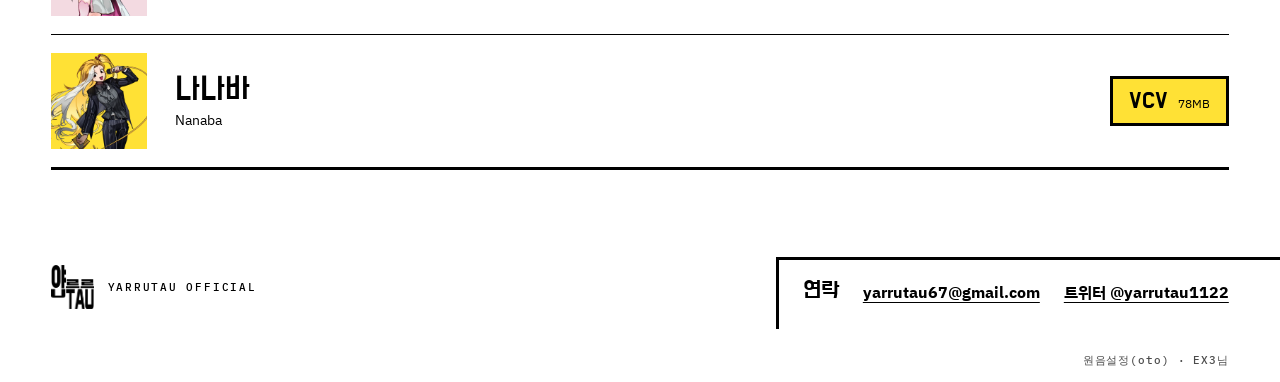
==== commit f68a1ecb: "나나바 설명(일본어 번역)과 사용 규약 Co-Authored-By: Claude Opus 5.5 <noreply@anthropic.com> Claude-Session: https:" ====
--- a/index.html
+++ b/index.html
@@ -20,12 +20,12 @@
   <link rel="preconnect" href="https://fonts.googleapis.com">
   <link rel="preconnect" href="https://fonts.gstatic.com" crossorigin>
   <link rel="stylesheet" href="https://fonts.googleapis.com/css2?family=Do+Hyeon&family=IBM+Plex+Sans+JP&family=IBM+Plex+Sans+KR:wght@400;700&display=swap">
-  <link rel="stylesheet" href="assets/css/style.css?v=202611282125">
+  <link rel="stylesheet" href="assets/css/style.css?v=202611282315">
 </head>
 <body data-page="home">
   <div id="app"><noscript>이 사이트를 보려면 자바스크립트를 켜 주세요.</noscript></div>
-  <script src="assets/js/data.js?v=202611282125"></script>
-  <script src="assets/js/app.js?v=202611282125"></script>
+  <script src="assets/js/data.js?v=202611282315"></script>
+  <script src="assets/js/app.js?v=202611282315"></script>
 </body>
 </html>
 
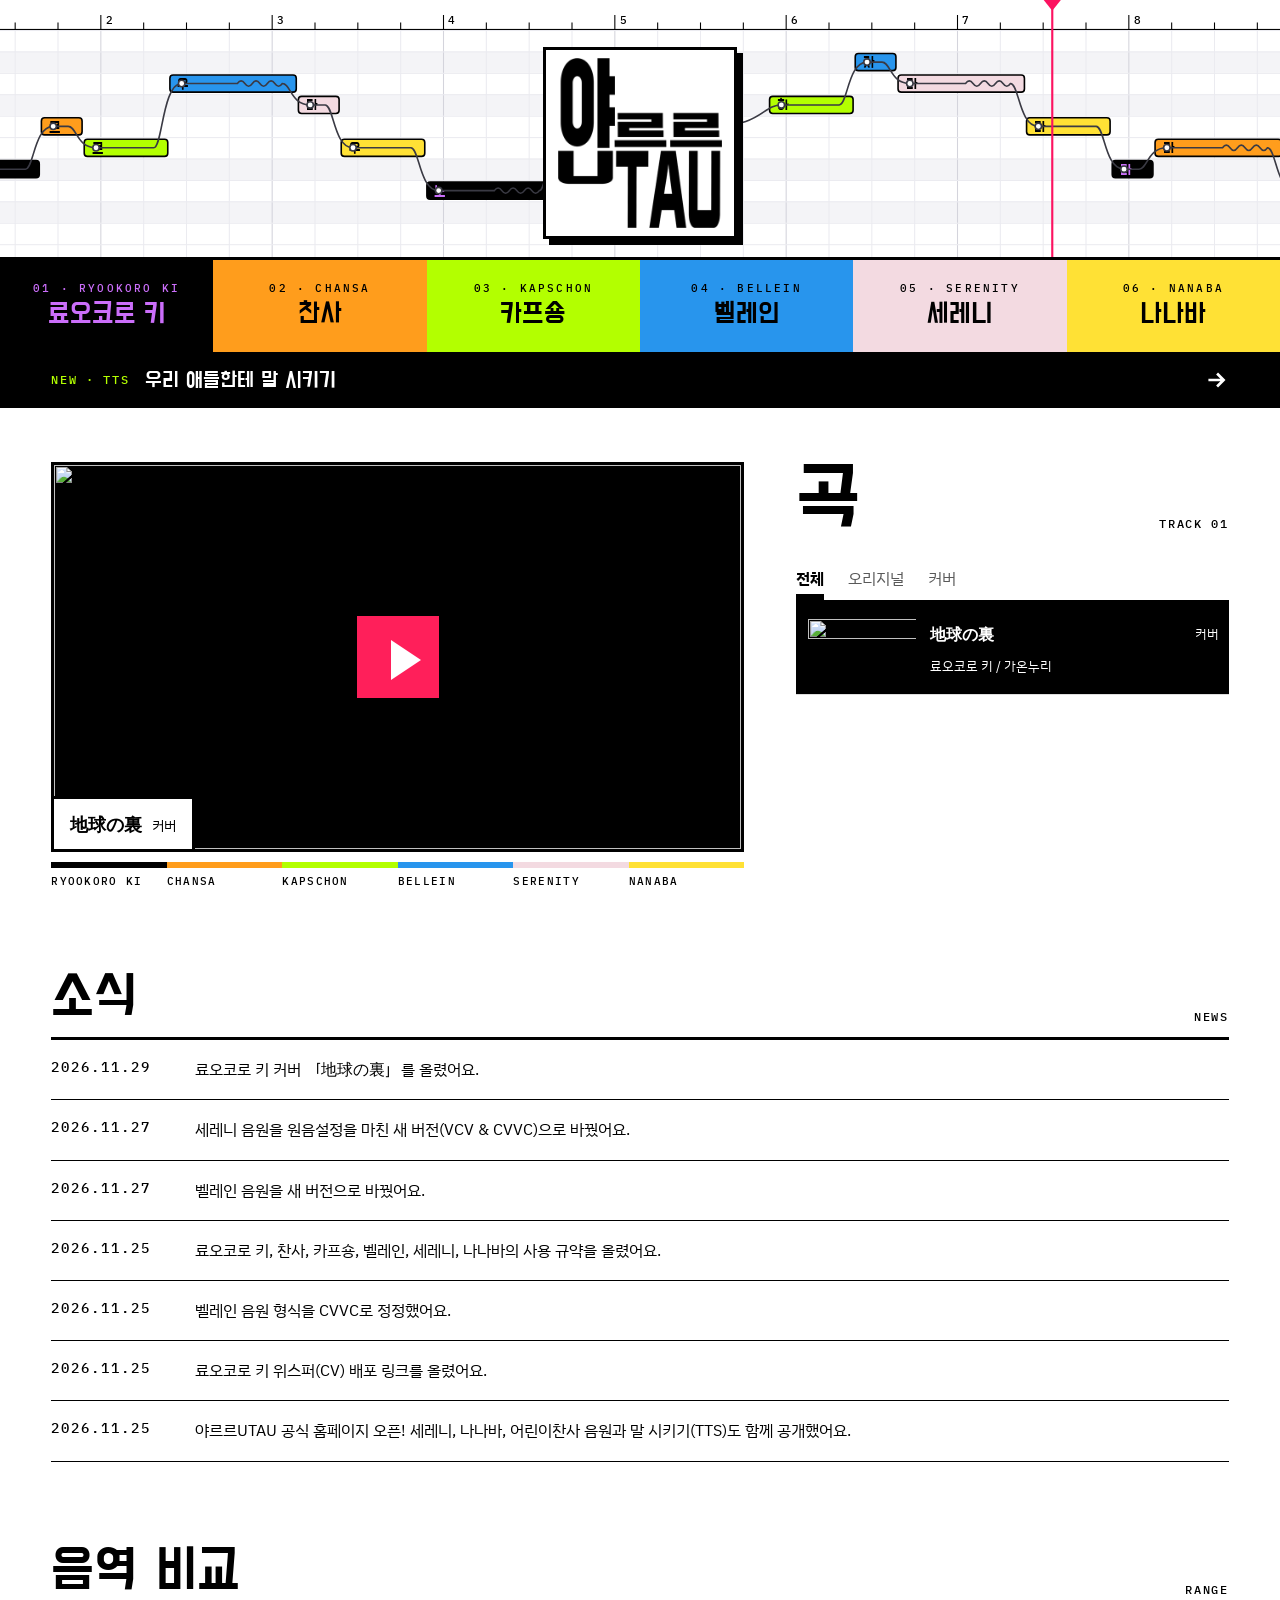
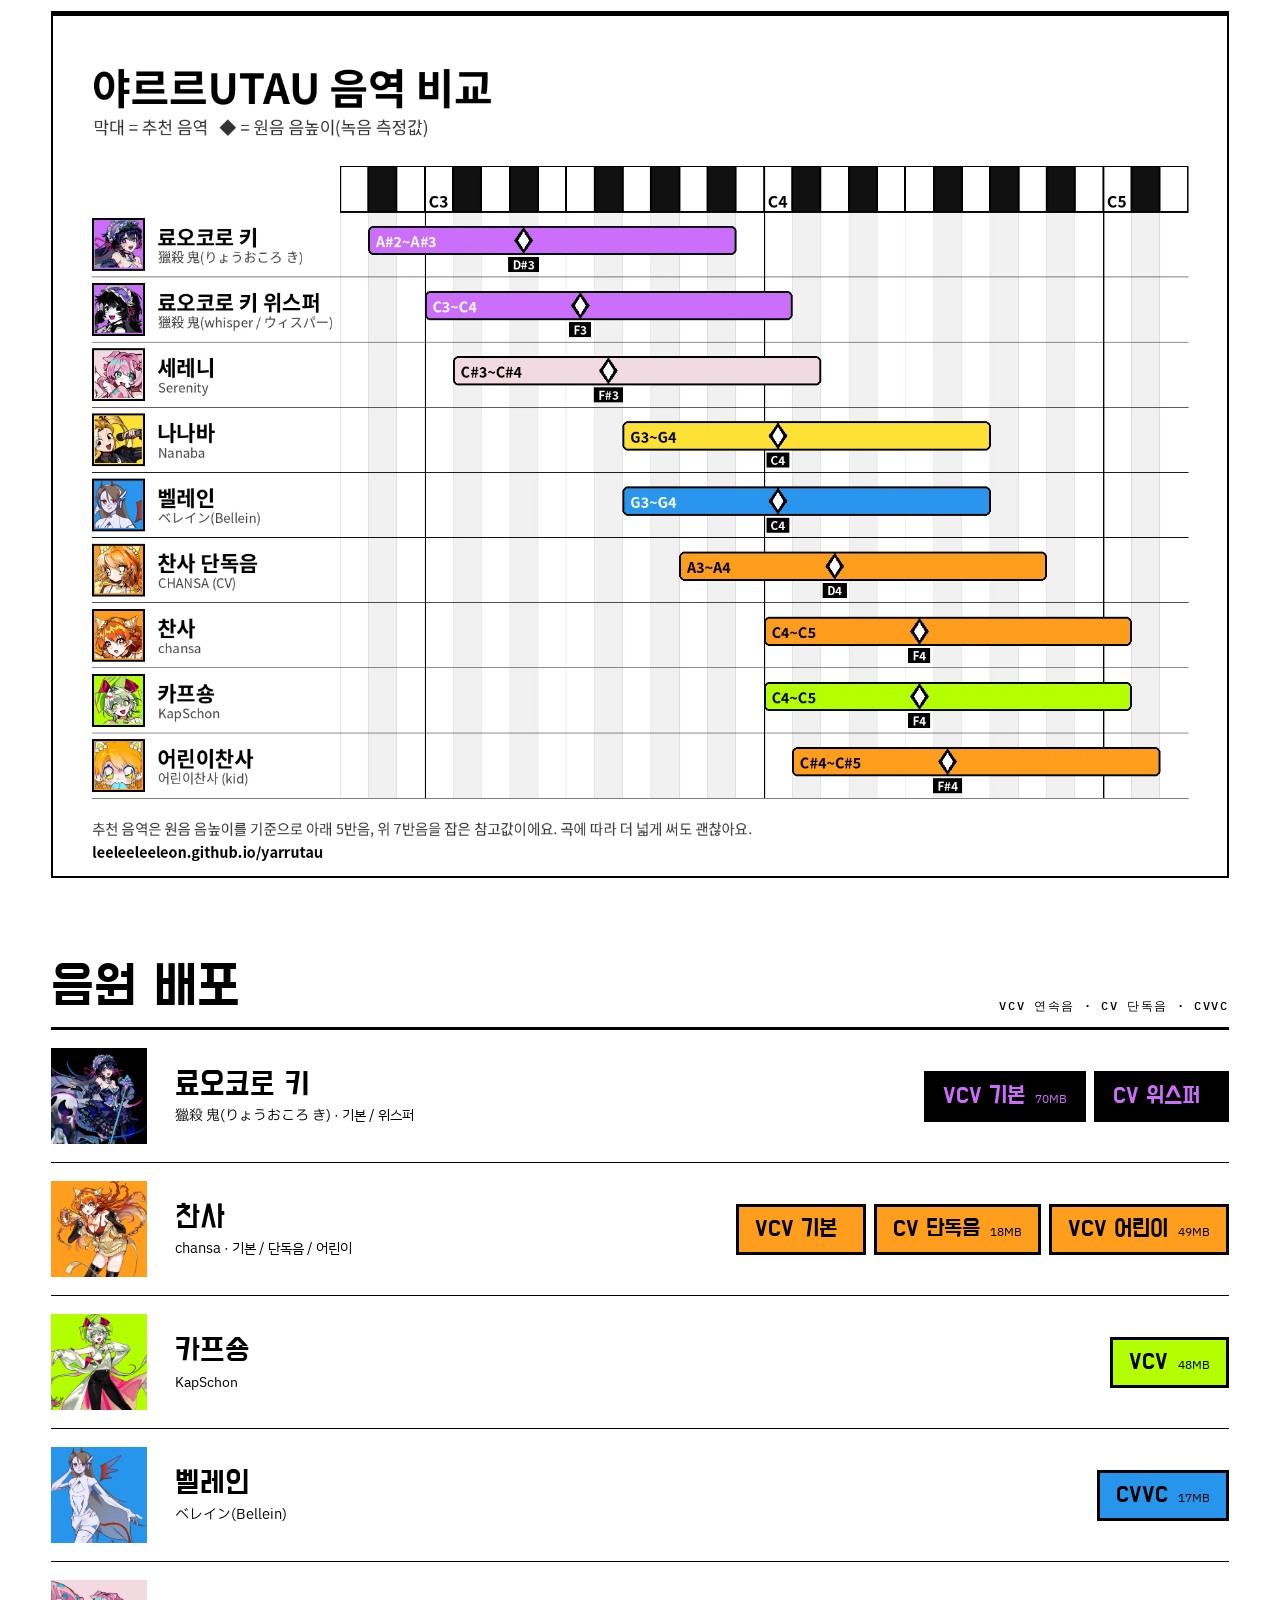
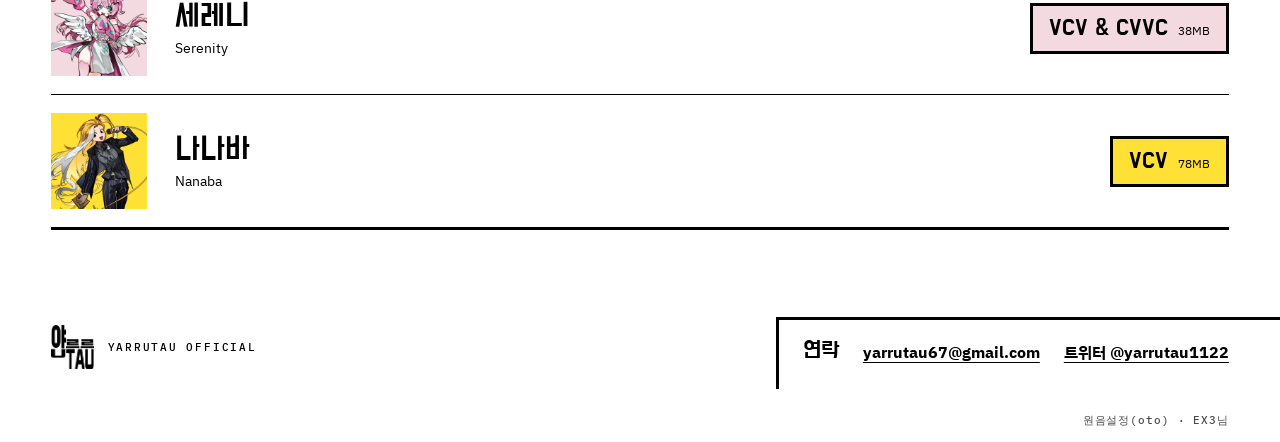
==== commit e0a0c5e7: "커버 「地球の裏」(료오코로 키) 추가, 영상 썸네일 표시 Co-Authored-By: Claude Opus 5.5 <noreply@anthropic.com> Claude-Sessi" ====
--- a/index.html
+++ b/index.html
@@ -20,12 +20,12 @@
   <link rel="preconnect" href="https://fonts.googleapis.com">
   <link rel="preconnect" href="https://fonts.gstatic.com" crossorigin>
   <link rel="stylesheet" href="https://fonts.googleapis.com/css2?family=Do+Hyeon&family=IBM+Plex+Sans+JP&family=IBM+Plex+Sans+KR:wght@400;700&display=swap">
-  <link rel="stylesheet" href="assets/css/style.css?v=202611282315">
+  <link rel="stylesheet" href="assets/css/style.css?v=202611290046">
 </head>
 <body data-page="home">
   <div id="app"><noscript>이 사이트를 보려면 자바스크립트를 켜 주세요.</noscript></div>
-  <script src="assets/js/data.js?v=202611282315"></script>
-  <script src="assets/js/app.js?v=202611282315"></script>
+  <script src="assets/js/data.js?v=202611290046"></script>
+  <script src="assets/js/app.js?v=202611290046"></script>
 </body>
 </html>
 
--- a/assets/css/style.css
+++ b/assets/css/style.css
@@ -154,6 +154,16 @@
   text-align: left;
 }
 .song:focus-visible { outline-offset: -4px; }
+.song.has-thumb { grid-template-columns: 112px minmax(0, 1fr) auto; align-items: center; }
+.song-thumb { grid-row: 1 / span 2; width: 112px; aspect-ratio: 16 / 9; object-fit: cover; border: 2px solid #000; }
+.song.has-thumb .song-who { grid-column: 2 / -1; }
+.screen-thumb { position: absolute; inset: 0; padding: 0; border: 0; background: #000; cursor: pointer; }
+.screen-thumb img { width: 100%; height: 100%; object-fit: cover; display: block; transition: filter .2s; }
+.screen-thumb:hover img, .screen-thumb:focus-visible img { filter: brightness(.8); }
+.screen-play { position: absolute; left: 50%; top: 50%; width: 88px; height: 88px; transform: translate(-50%, -50%); background: #ff1f5a; border: 3px solid #000; box-shadow: 6px 6px 0 #000; }
+.screen-play::after { content: ''; position: absolute; left: 34px; top: 24px; border-style: solid; border-width: 20px 0 20px 30px; border-color: transparent transparent transparent #fff; }
+.screen-caption { position: absolute; left: 0; bottom: 0; display: flex; gap: 10px; align-items: baseline; padding: 10px 16px; background: #fff; border-top: 3px solid #000; border-right: 3px solid #000; font-size: 14px; text-align: left; }
+.screen-caption b { font-size: 18px; }
 .song[aria-pressed='true'] { background: #000; color: #fff; }
 .song-title { font-weight: 700; }
 .song-type, .song-who { font-size: 13px; }
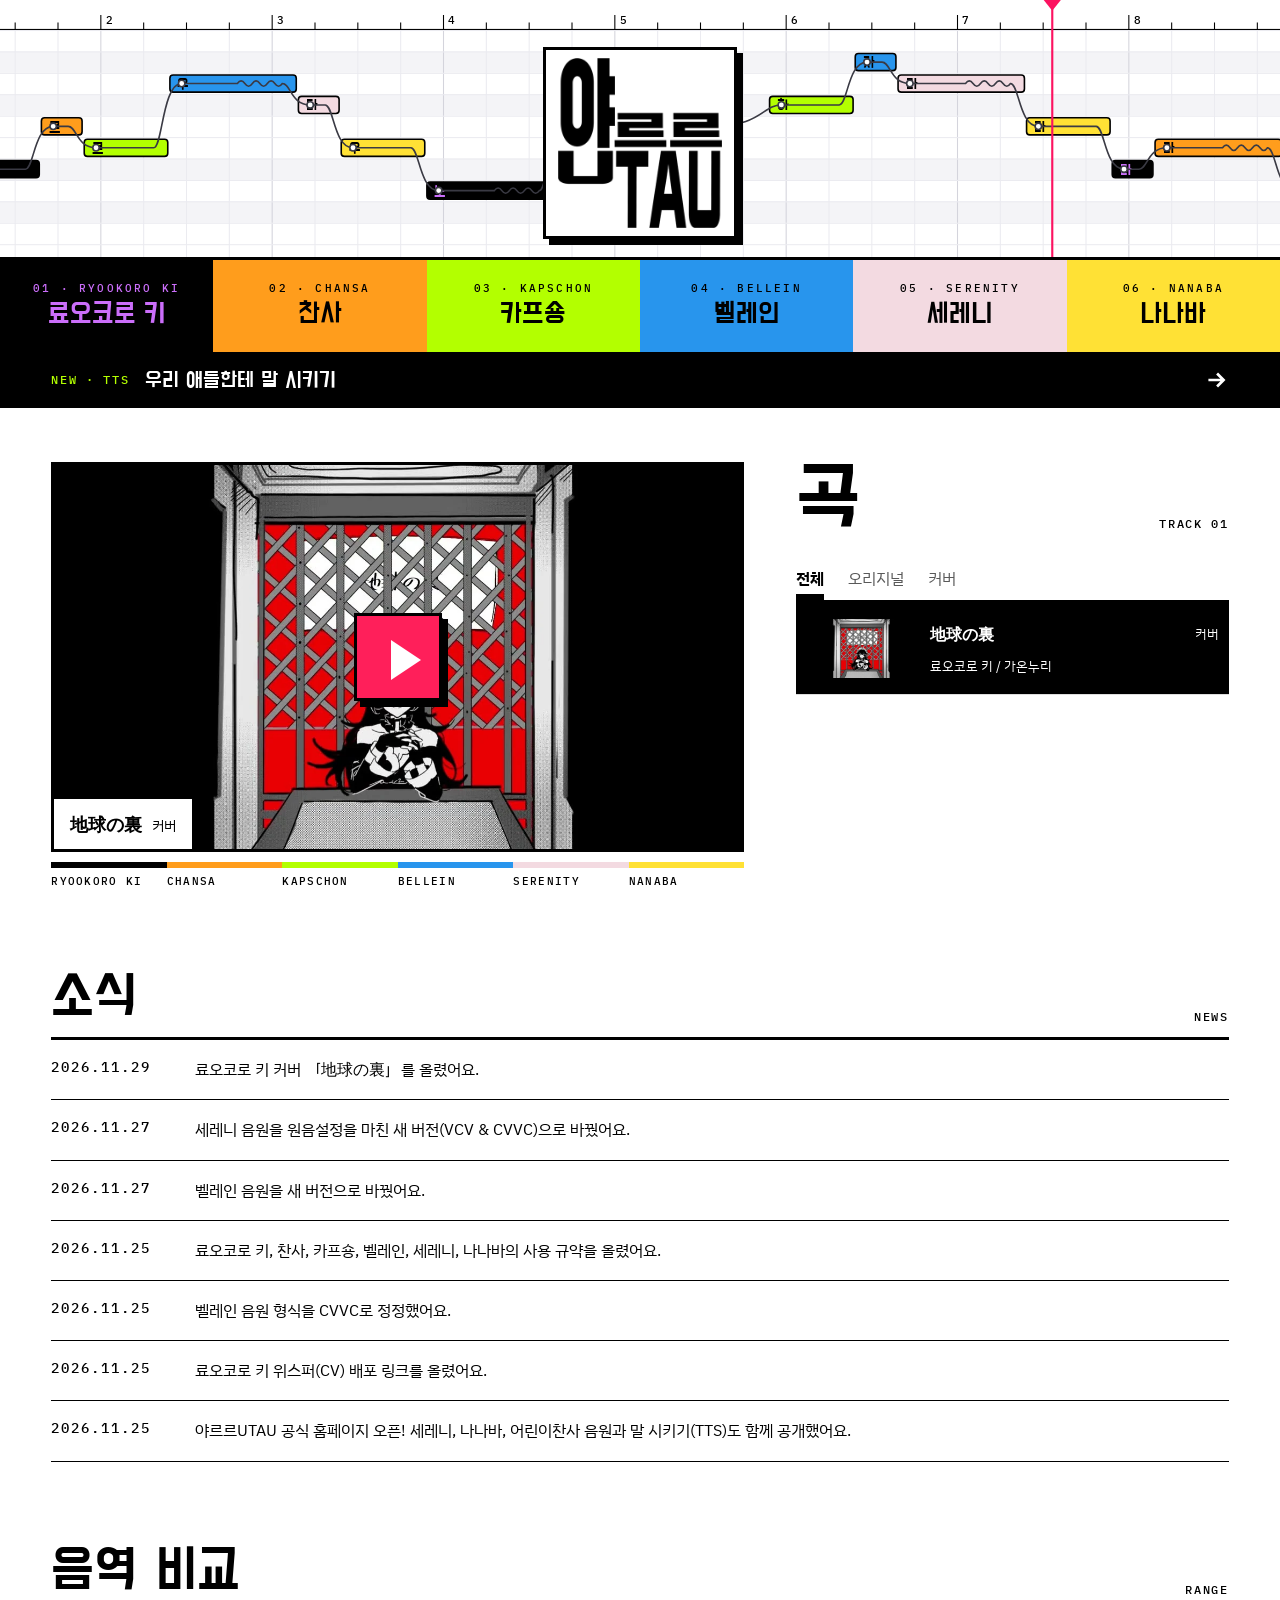
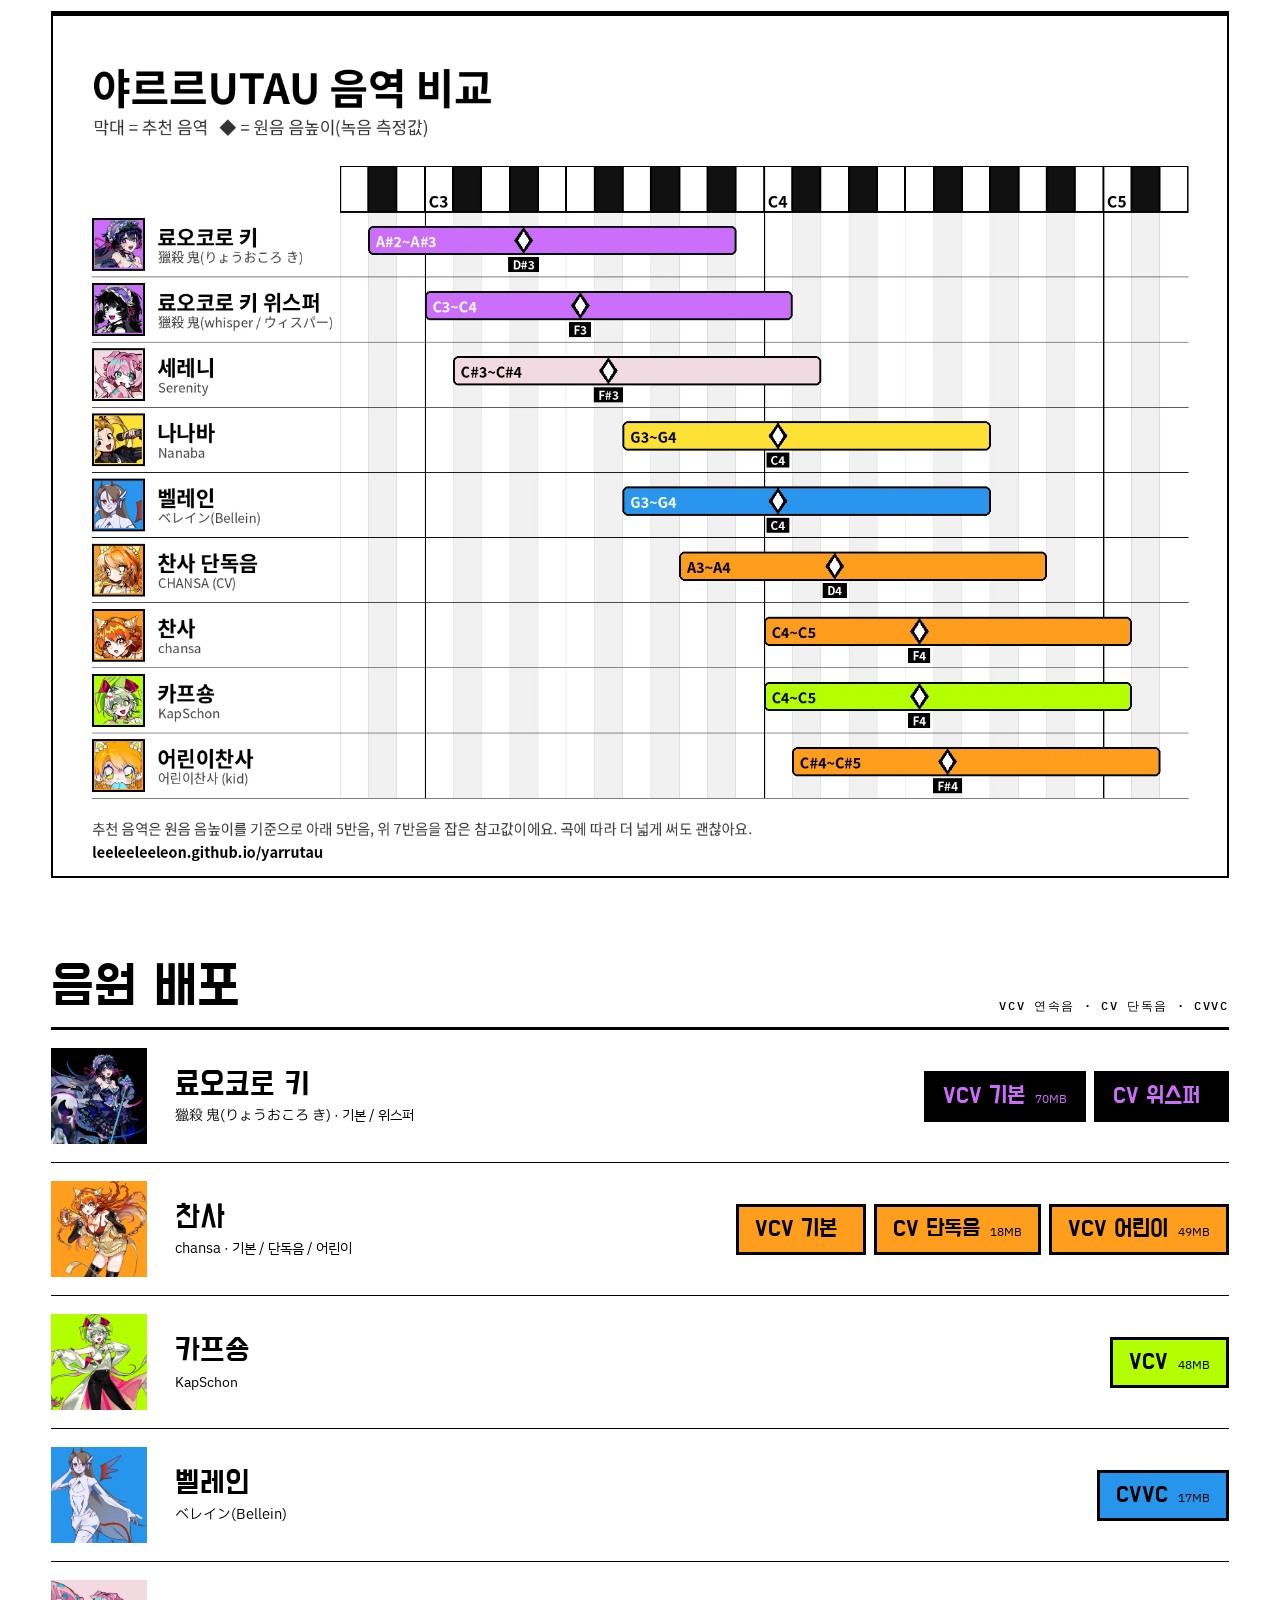
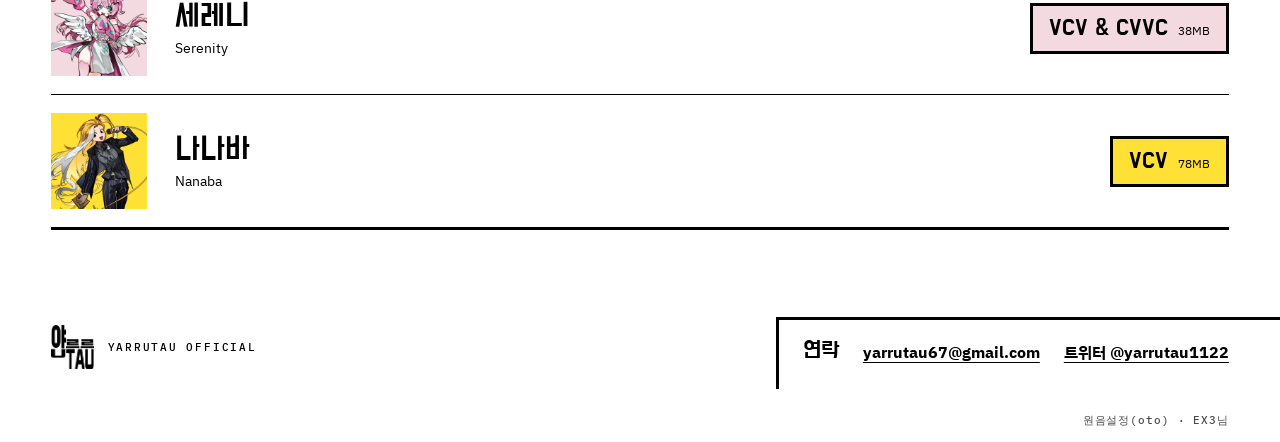
==== commit 25a591fe: "곡 썸네일을 사이트에 저장해 어디서든 보이게, 삽입 불가한 곳은 유튜브 새 탭 Co-Authored-By: Claude Opus 5.5 <noreply@anthropic.com> " ====
--- a/index.html
+++ b/index.html
@@ -20,12 +20,12 @@
   <link rel="preconnect" href="https://fonts.googleapis.com">
   <link rel="preconnect" href="https://fonts.gstatic.com" crossorigin>
   <link rel="stylesheet" href="https://fonts.googleapis.com/css2?family=Do+Hyeon&family=IBM+Plex+Sans+JP&family=IBM+Plex+Sans+KR:wght@400;700&display=swap">
-  <link rel="stylesheet" href="assets/css/style.css?v=202611290046">
+  <link rel="stylesheet" href="assets/css/style.css?v=202611290048">
 </head>
 <body data-page="home">
   <div id="app"><noscript>이 사이트를 보려면 자바스크립트를 켜 주세요.</noscript></div>
-  <script src="assets/js/data.js?v=202611290046"></script>
-  <script src="assets/js/app.js?v=202611290046"></script>
+  <script src="assets/js/data.js?v=202611290048"></script>
+  <script src="assets/js/app.js?v=202611290048"></script>
 </body>
 </html>
 
--- a/assets/css/style.css
+++ b/assets/css/style.css
@@ -157,7 +157,7 @@
 .song.has-thumb { grid-template-columns: 112px minmax(0, 1fr) auto; align-items: center; }
 .song-thumb { grid-row: 1 / span 2; width: 112px; aspect-ratio: 16 / 9; object-fit: cover; border: 2px solid #000; }
 .song.has-thumb .song-who { grid-column: 2 / -1; }
-.screen-thumb { position: absolute; inset: 0; padding: 0; border: 0; background: #000; cursor: pointer; }
+.screen-thumb { position: absolute; inset: 0; display: block; padding: 0; border: 0; background: #000; color: #000; cursor: pointer; }
 .screen-thumb img { width: 100%; height: 100%; object-fit: cover; display: block; transition: filter .2s; }
 .screen-thumb:hover img, .screen-thumb:focus-visible img { filter: brightness(.8); }
 .screen-play { position: absolute; left: 50%; top: 50%; width: 88px; height: 88px; transform: translate(-50%, -50%); background: #ff1f5a; border: 3px solid #000; box-shadow: 6px 6px 0 #000; }
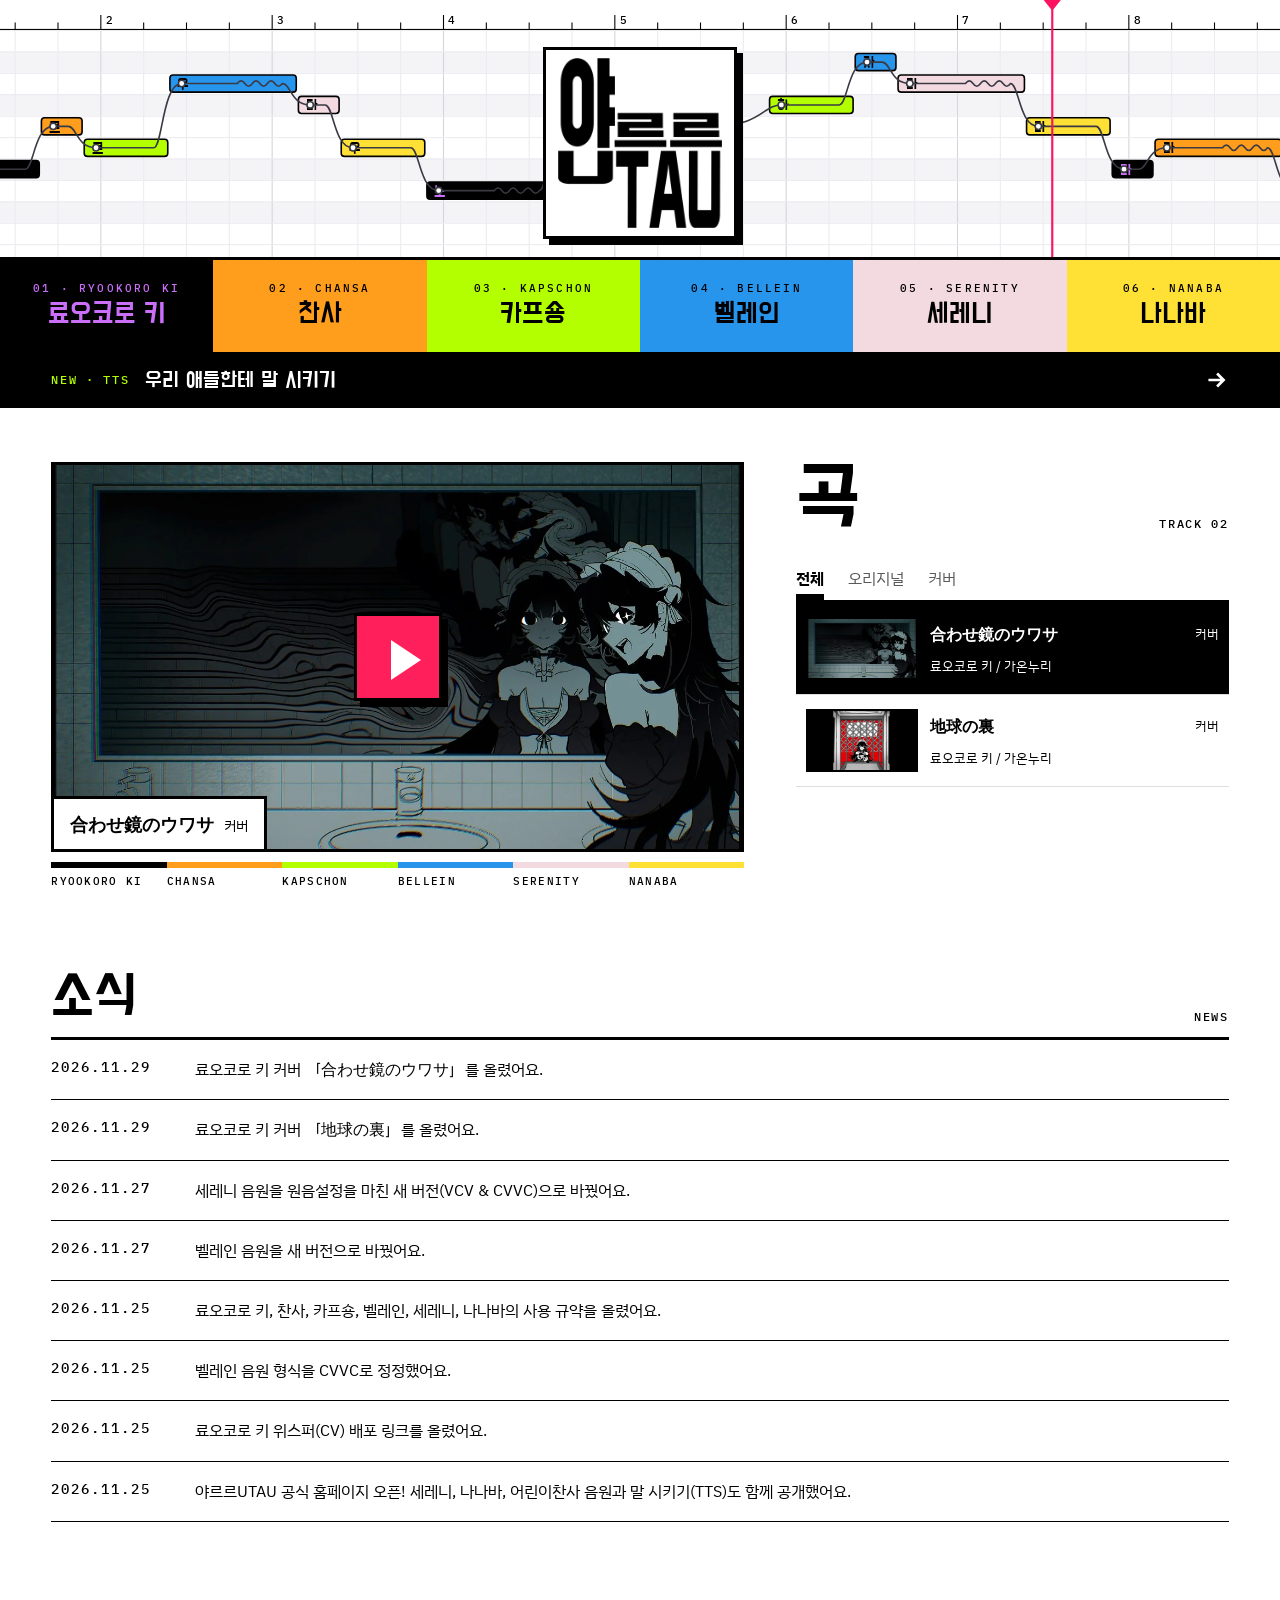
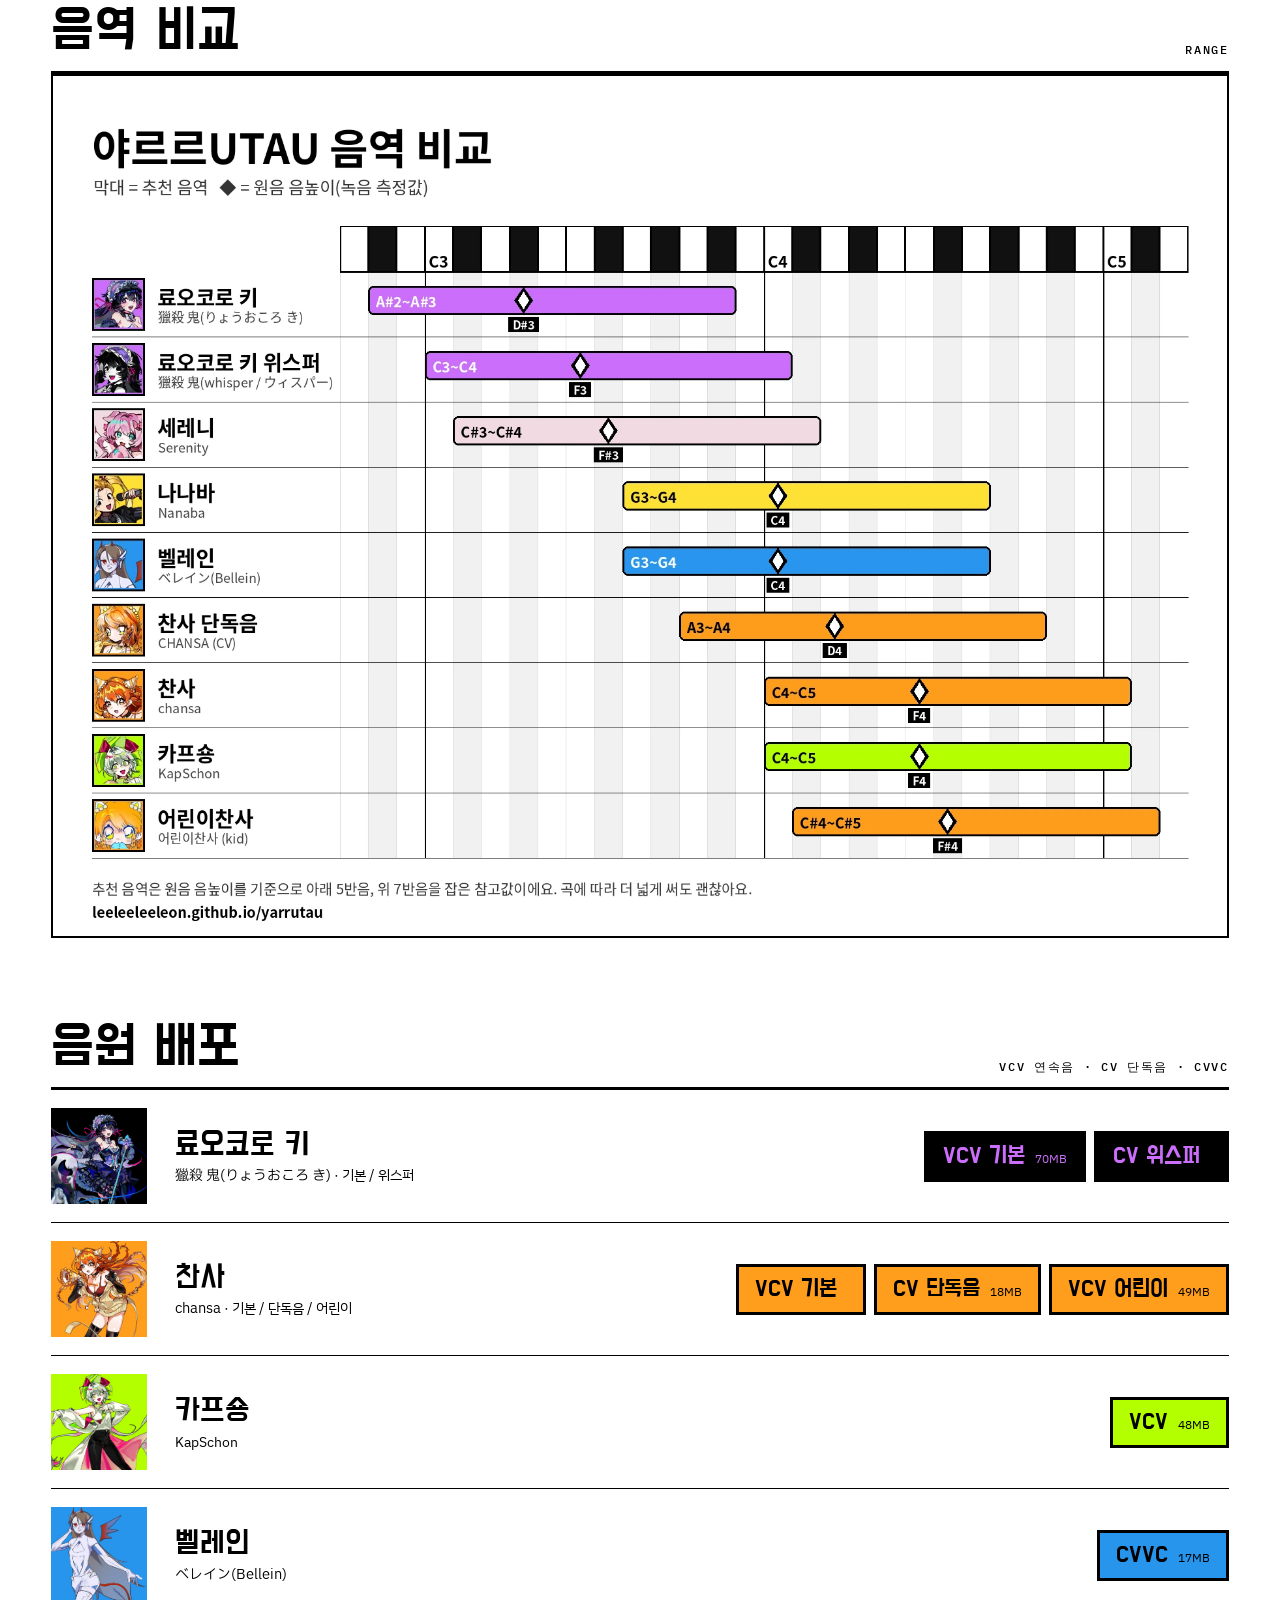
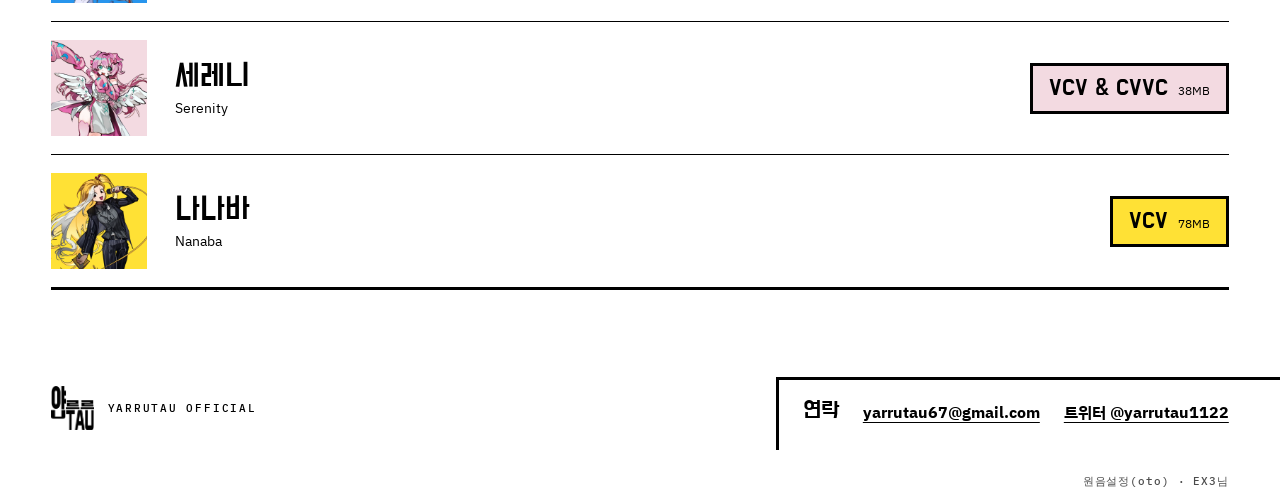
==== commit c5745587: "커버 「合わせ鏡のウワサ」(료오코로 키) 추가 Co-Authored-By: Claude Opus 5.5 <noreply@anthropic.com> Claude-Session: htt" ====
--- a/index.html
+++ b/index.html
@@ -20,12 +20,12 @@
   <link rel="preconnect" href="https://fonts.googleapis.com">
   <link rel="preconnect" href="https://fonts.gstatic.com" crossorigin>
   <link rel="stylesheet" href="https://fonts.googleapis.com/css2?family=Do+Hyeon&family=IBM+Plex+Sans+JP&family=IBM+Plex+Sans+KR:wght@400;700&display=swap">
-  <link rel="stylesheet" href="assets/css/style.css?v=202611290048">
+  <link rel="stylesheet" href="assets/css/style.css?v=202611290052">
 </head>
 <body data-page="home">
   <div id="app"><noscript>이 사이트를 보려면 자바스크립트를 켜 주세요.</noscript></div>
-  <script src="assets/js/data.js?v=202611290048"></script>
-  <script src="assets/js/app.js?v=202611290048"></script>
+  <script src="assets/js/data.js?v=202611290052"></script>
+  <script src="assets/js/app.js?v=202611290052"></script>
 </body>
 </html>
 
